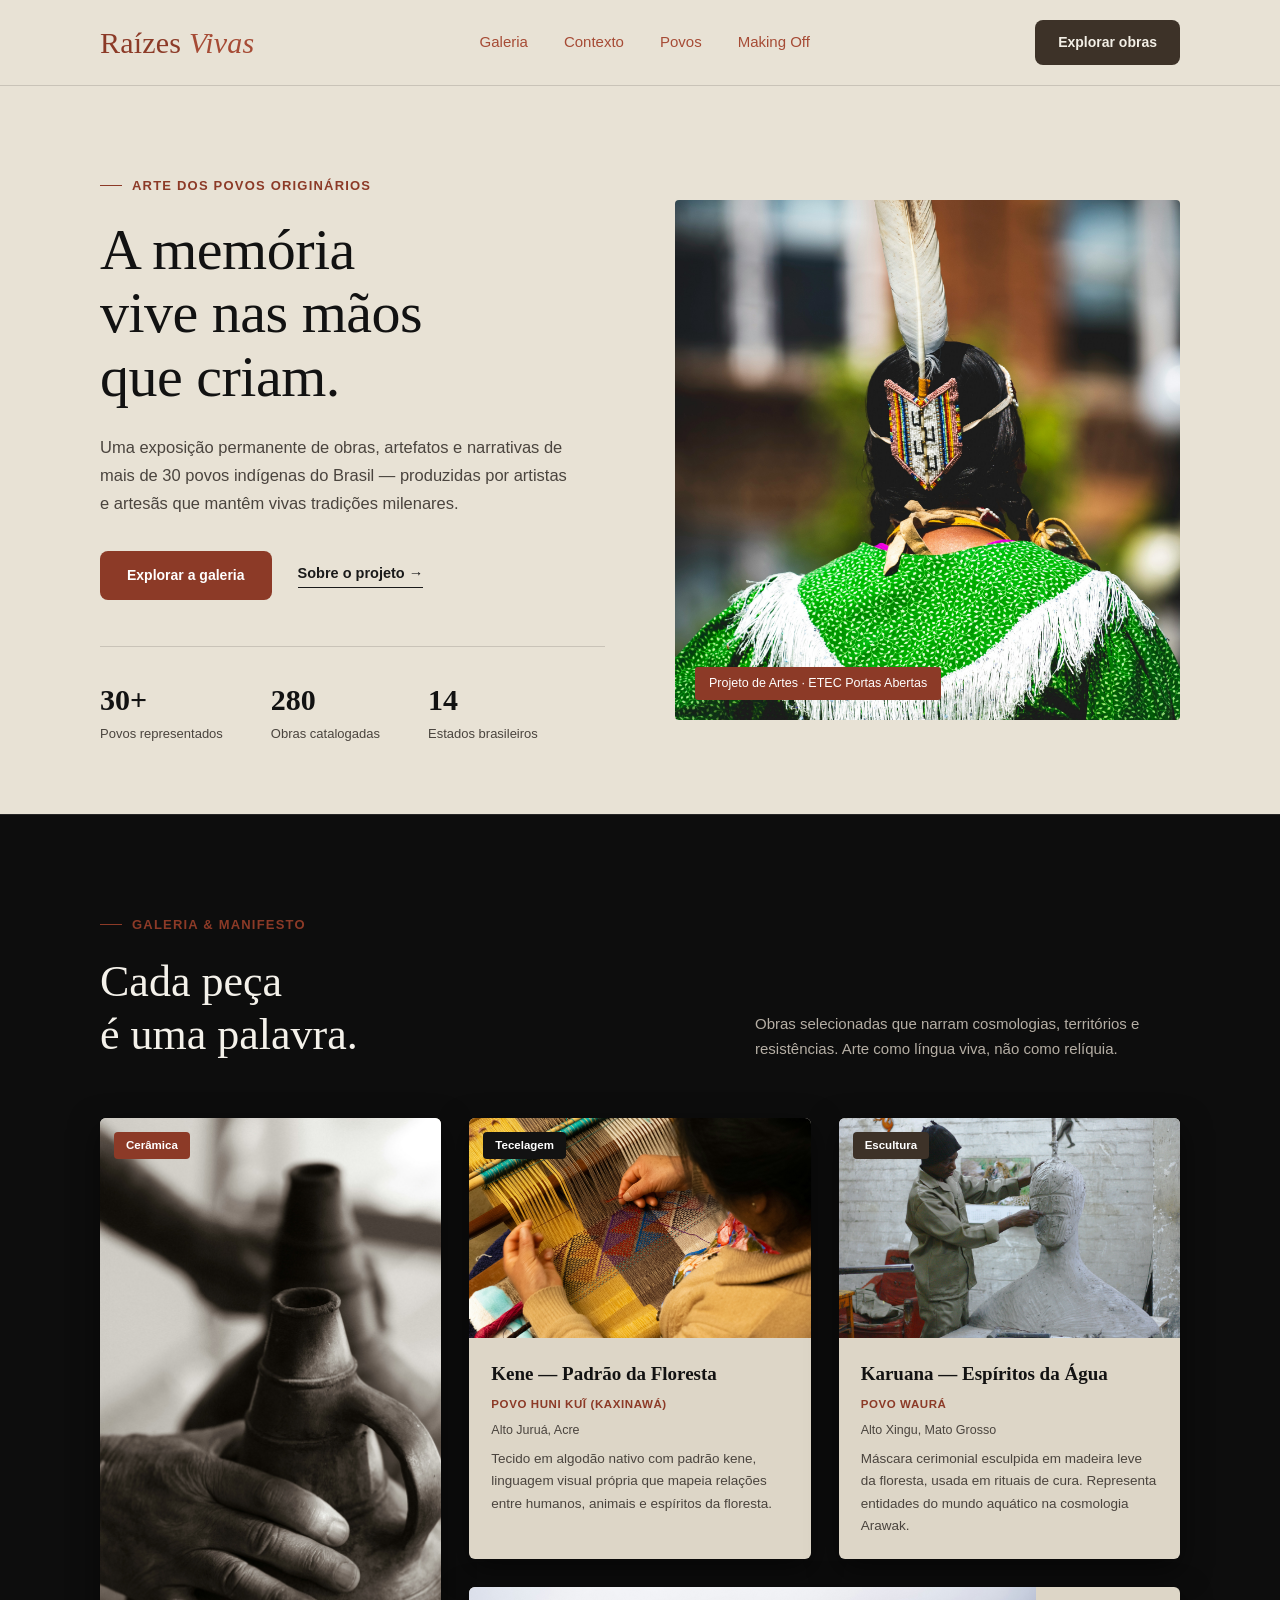
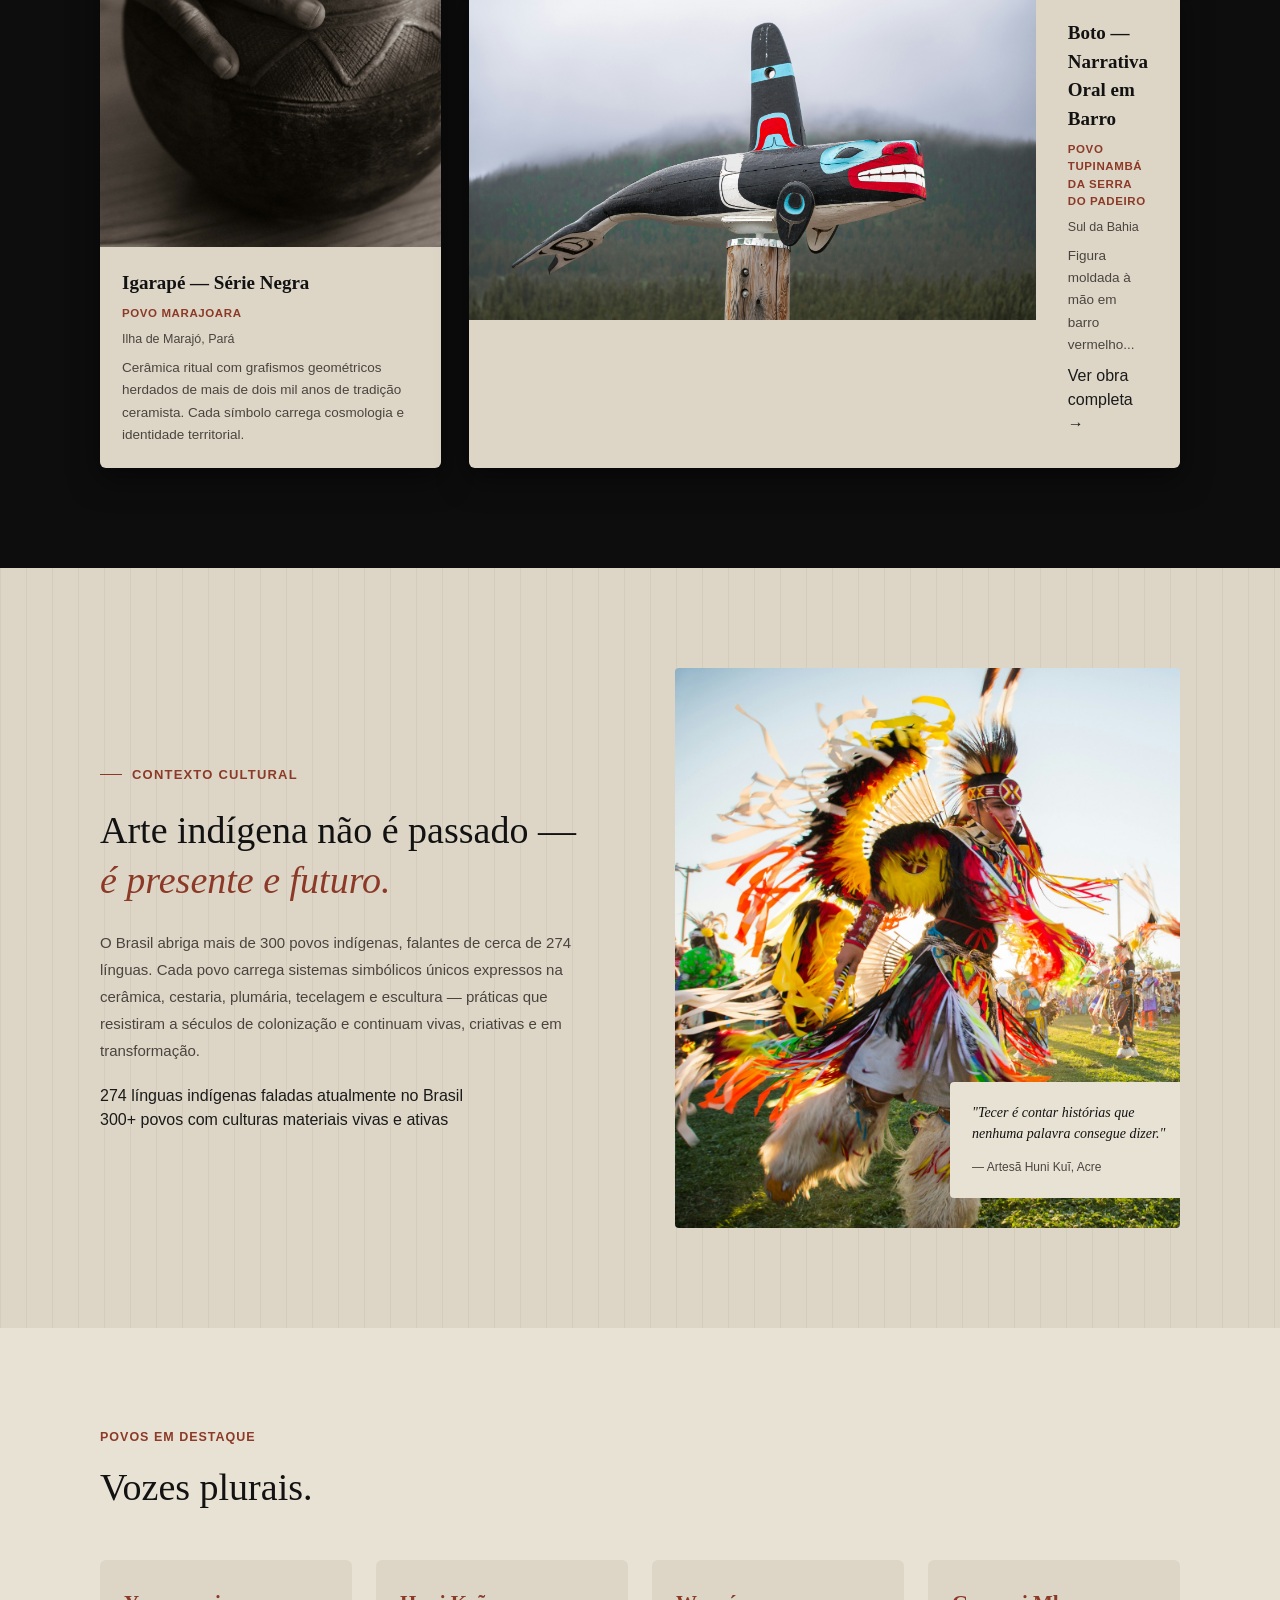
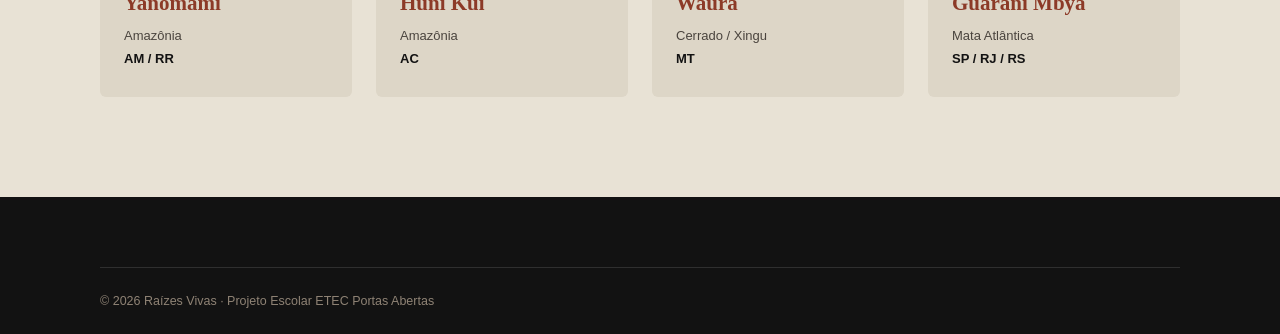
==== index.html @ 29b4034c "Fix stylesheet reference Updated index.html to point to the correct stylesheet file so the page load" ====
<!DOCTYPE html>
<html lang="pt-BR">

<head>
    <meta charset="UTF-8">
    <meta name="viewport" content="width=device-width, initial-scale=1.0">
    <title>Raízes Vivas — Arte dos Povos Originários</title>
    <link rel="stylesheet" href="style.css">
</head>

<body>

   <header>
    <div class="nav-wrap">
        <a href="index.html" class="logo">Raízes <em>Vivas</em></a>
        
        <nav class="links">
            <a href="#galeria">Galeria</a>
            <a href="#contexto">Contexto</a>
            <a href="#povos">Povos</a>
            <a href="making-off.html">Making Off</a>
        </nav>

        <div class="nav-right">
            <a href="#galeria" class="btn btn-primary">Explorar obras</a>
        </div>
    </div>
</header>

    <!-- HERO -->
    <section class="hero">
        <div class="container">
            <div class="hero-grid">
                <div>
                    <div class="eyebrow"><span class="dash"></span> ARTE DOS POVOS ORIGINÁRIOS</div>
                    <h1>A memória<br>vive nas mãos<br>que criam.</h1>
                    <p class="lead">Uma exposição permanente de obras, artefatos e narrativas de mais de 30 povos
                        indígenas do Brasil — produzidas por artistas e artesãs que mantêm vivas tradições milenares.
                    </p>
                    <div class="hero-cta">
                        <a href="#galeria" class="btn btn-terracotta">Explorar a galeria</a>
                        <a href="#sobre" class="link-underline">Sobre o projeto →</a>
                    </div>
                    <div class="stats">
                        <div class="stat">
                            <div class="num">30+</div>
                            <div class="label">Povos representados</div>
                        </div>
                        <div class="stat">
                            <div class="num">280</div>
                            <div class="label">Obras catalogadas</div>
                        </div>
                        <div class="stat">
                            <div class="num">14</div>
                            <div class="label">Estados brasileiros</div>
                        </div>
                    </div>
                </div>
                <div class="hero-image">
                    <!-- TROQUE 'hero.jpg' PELO NOME DA SUA IMAGEM PRINCIPAL -->
                    <img src="imagens/sujestaoDeIMG2-Unsplash.jpg" alt="Imagem Principal do Projeto">
                    <div class="caption">Projeto de Artes · ETEC Portas Abertas</div>
                </div>
            </div>
        </div>
    </section>

    <!-- GALERIA -->
    <section class="gallery-section" id="galeria">
        <div class="container">
            <div class="section-head">
                <div>
                    <div class="eyebrow"><span class="dash"></span> GALERIA & MANIFESTO</div>
                    <h2>Cada peça<br>é uma palavra.</h2>
                </div>
                <p>Obras selecionadas que narram cosmologias, territórios e resistências. Arte como língua viva, não
                    como relíquia.</p>
            </div>

            <div class="gallery-grid">

    <!-- CARD 1 — Igarapé (esquerda, ocupa 2 linhas) -->
    <div class="card card-tall">
        <div class="thumb">
            <span class="tag ceramica">Cerâmica</span>
            <img src="imagens/Cerâmica ritual Marajoara-Unsplash.jpg" alt="Cerâmica ritual Marajoara">
        </div>
        <div class="info">
            <h3>Igarapé — Série Negra</h3>
            <div class="povo">POVO MARAJOARA</div>
            <div class="local">Ilha de Marajó, Pará</div>
            <p class="desc">Cerâmica ritual com grafismos geométricos herdados de mais de dois mil anos de tradição
                ceramista. Cada símbolo carrega cosmologia e identidade territorial.</p>
        </div>
    </div>

    <!-- CARD 2 — Kene (topo, meio) -->
    <div class="card">
        <div class="thumb">
            <span class="tag tecelagem">Tecelagem</span>
            <img src="imagens/Obra de tecelagem-Unsplash.jpg" alt="Obra de tecelagem">
        </div>
        <div class="info">
            <h3>Kene — Padrão da Floresta</h3>
            <div class="povo">POVO HUNI KUĨ (KAXINAWÁ)</div>
            <div class="local">Alto Juruá, Acre</div>
            <p class="desc">Tecido em algodão nativo com padrão kene, linguagem visual própria que mapeia relações
                entre humanos, animais e espíritos da floresta.</p>
        </div>
    </div>

    <!-- CARD 3 — Karuana (topo, direita) -->
    <div class="card">
        <div class="thumb">
            <span class="tag escultura">Escultura</span>
            <img src="imagens/Obra de escultura-Unsplash.jpg" alt="Obra de escultura">
        </div>
        <div class="info">
            <h3>Karuana — Espíritos da Água</h3>
            <div class="povo">POVO WAURÁ</div>
            <div class="local">Alto Xingu, Mato Grosso</div>
            <p class="desc">Máscara cerimonial esculpida em madeira leve da floresta, usada em rituais de cura.
                Representa entidades do mundo aquático na cosmologia Arawak.</p>
        </div>
    </div>

   <div class="card card-wide">
    <div class="card-media">
        <span class="tag">Escultura</span>
        <img src="imagens/nao sei quem e boto-Unsplash.jpg" alt="Boto">
    </div>
    <div class="card-info">
        <h3>Boto — Narrativa Oral em Barro</h3>
        <p class="povo">POVO TUPINAMBÁ DA SERRA DO PADEIRO</p>
        <p class="local">Sul da Bahia</p>
        <p class="desc">Figura moldada à mão em barro vermelho...</p>
        <a href="#" class="link-arrow">Ver obra completa →</a>
    </div>
</div>

</div>
        </div>
        </div>
    </section>

    <!-- CONTEXTO -->
    <section class="context-section" id="contexto">
        <div class="container">
            <div class="context-grid">
                <div>
                    <div class="eyebrow"><span class="dash"></span> CONTEXTO CULTURAL</div>
                    <h2>Arte indígena não é passado —<br><em>é presente e futuro.</em></h2>
                    <p>O Brasil abriga mais de 300 povos indígenas, falantes de cerca de 274 línguas. Cada povo carrega
                        sistemas simbólicos únicos expressos na cerâmica, cestaria, plumária, tecelagem e escultura —
                        práticas que resistiram a séculos de colonização e continuam vivas, criativas e em
                        transformação.</p>

                    <div class="context-stats">
                        <div class="context-stat">
                            <span class="num">274</span>
                            <span class="txt">línguas indígenas faladas atualmente no Brasil</span>
                        </div>
                        <div class="context-stat">
                            <span class="num">300+</span>
                            <span class="txt">povos com culturas materiais vivas e ativas</span>
                        </div>
                    </div>
                </div>

                <div class="context-image">
                    <!-- TROQUE 'contexto.jpg' PELO NOME DA SUA FOTO -->
                    <img src="imagens/Imagem de contexto cultural-Unsplash.jpg" alt="Imagem de contexto cultural">
                    <div class="quote-card">
                        <p>"Tecer é contar histórias que nenhuma palavra consegue dizer."</p>
                        <span>— Artesã Huni Kuĩ, Acre</span>
                    </div>
                </div>
            </div>
        </div>
    </section>

    <!-- POVOS -->
    <section class="povos-section" id="povos">
        <div class="container">
            <div class="povos-eyebrow">POVOS EM DESTAQUE</div>
            <h2>Vozes plurais.</h2>

            <div class="povos-grid">
                <div class="povo-card">
                    <h3>Yanomami</h3>
                    <div class="regiao">Amazônia</div>
                    <div class="uf">AM / RR</div>
                </div>
                <div class="povo-card">
                    <h3>Huni Kuĩ</h3>
                    <div class="regiao">Amazônia</div>
                    <div class="uf">AC</div>
                </div>
                <div class="povo-card">
                    <h3>Waurá</h3>
                    <div class="regiao">Cerrado / Xingu</div>
                    <div class="uf">MT</div>
                </div>
                <div class="povo-card">
                    <h3>Guarani Mbya</h3>
                    <div class="regiao">Mata Atlântica</div>
                    <div class="uf">SP / RJ / RS</div>
                </div>
            </div>
        </div>
    </section>

    <!-- FOOTER -->
    <footer id="sobre">
        <div class="container">
            <div class="footer-bottom">
                <span>© 2026 Raízes Vivas · Projeto Escolar ETEC Portas Abertas</span>
            </div>
        </div>
    </footer>

</body>

</html>
---- style.css ----
:root {
    /* Fundo geral artesanal */
    --cream: #E8E2D5;
    --cream-2: #DDD6C7;
    
    /* Textos e Grafismos do tema claro */
    --ink: #1A1A1A;
    --ink-soft: #4A443E;
    --brown-dark: #121212;
    
    /* Cores do Tema Escuro da Galeria */
    --bg-dark: #121212;
    --card-dark: #1E1E1E;
    --text-dark-primary: #F4F1EA;
    --text-dark-secondary: #B5AEA4;
    
    /* Destaques e Linhas */
    --terracotta: #8C3A27;
    --terracotta-soft: #A64B35;
    --olive: #3D3228;
    --line: rgba(26, 26, 26, 0.15);
    --line-dark: rgba(244, 241, 234, 0.12);
    
    /* Tipografia */
    --serif: "Playfair Display", Georgia, "Times New Roman", serif;
    --sans: "Inter", "Helvetica Neue", Arial, sans-serif;
}

* {
    box-sizing: border-box;
    margin: 0;
    padding: 0;
}

html {
    scroll-behavior: smooth;
}

body {
    font-family: var(--sans);
    background: var(--cream);
    color: var(--ink);
    line-height: 1.5;
    -webkit-font-smoothing: antialiased;
}

img {
    display: block;
    width: 100%;
    height: auto;
}

a {
    color: inherit;
    text-decoration: none;
}

.container {
    max-width: 1160px;
    margin: 0 auto;
    padding: 0 40px;
}

/* ---------- HEADER (DESKTOP) ---------- */
header {
    position: sticky;
    top: 0;
    z-index: 50;
    background: var(--cream);
    border-bottom: 1px solid var(--line);
}

.nav-wrap {
    max-width: 1160px;
    margin: 0 auto;
    padding: 20px 40px;
    display: flex;
    align-items: center;
    justify-content: space-between;
}

.logo {
    font-family: var(--serif);
    font-size: 30px;
    color: var(--terracotta);
    letter-spacing: 0.2px;
}

.logo em {
    font-style: italic;
    font-weight: 500;
    color: var(--terracotta-soft);
}

nav.links {
    display: flex;
    gap: 36px;
    font-size: 15px;
    color: var(--terracotta-soft);
}

nav.links a {
    transition: color .2s ease;
}

nav.links a:hover {
    color: var(--terracotta);
}

.nav-right {
    display: flex;
    align-items: center;
    gap: 32px;
}

.btn {
    display: inline-block;
    padding: 11px 22px;
    border-radius: 8px;
    font-size: 14px;
    font-weight: 600;
    cursor: pointer;
    border: 1px solid transparent;
}

.btn-primary {
    background: var(--olive);
    color: #f3efe6;
}

.btn-primary:hover {
    background: #3d4930;
}

/* ---------- HERO (DESKTOP) ---------- */
.hero {
    padding: 90px 0 70px;
    background-image:
        linear-gradient(var(--cream), var(--cream)),
        repeating-linear-gradient(45deg, rgba(42, 33, 24, 0.035) 0, rgba(42, 33, 24, 0.035) 1px, transparent 1px, transparent 18px);
}

.hero-grid {
    display: grid;
    grid-template-columns: 1fr 1fr;
    gap: 70px;
    align-items: center;
}

.eyebrow {
    display: flex;
    align-items: center;
    gap: 10px;
    font-size: 13px;
    font-weight: 600;
    letter-spacing: 1.2px;
    color: var(--terracotta);
    margin-bottom: 22px;
}

.eyebrow .dash {
    width: 22px;
    height: 1px;
    background: var(--terracotta);
    display: inline-block;
}

.hero h1 {
    font-family: var(--serif);
    font-size: 58px;
    line-height: 1.1;
    color: var(--brown-dark);
    font-weight: 500;
    margin-bottom: 24px;
    letter-spacing: -0.5px;
}

.hero p.lead {
    font-size: 16.5px;
    color: var(--ink-soft);
    max-width: 480px;
    margin-bottom: 34px;
    line-height: 1.7;
}

.hero-cta {
    display: flex;
    align-items: center;
    gap: 26px;
    margin-bottom: 46px;
}

.btn-terracotta {
    background: var(--terracotta);
    color: #fff;
    padding: 13px 26px;
}

.btn-terracotta:hover {
    background: var(--terracotta-soft);
}

.link-underline {
    font-size: 14.5px;
    font-weight: 600;
    color: var(--ink);
    border-bottom: 1px solid var(--ink);
    padding-bottom: 2px;
    display: inline-flex;
    align-items: center;
    gap: 6px;
}

.stats {
    display: flex;
    gap: 48px;
    padding-top: 30px;
    border-top: 1px solid var(--line);
    max-width: 520px;
}

.stat .num {
    font-family: var(--serif);
    font-size: 30px;
    color: var(--brown-dark);
    font-weight: 600;
}

.stat .label {
    font-size: 13px;
    color: var(--ink-soft);
    margin-top: 2px;
}

.hero-image {
    position: relative;
    border-radius: 4px;
    overflow: hidden;
    background: #dcd4c5;
}

.hero-image img {
    width: 100%;
    height: 520px;
    object-fit: cover;
}

.hero-image .caption {
    position: absolute;
    left: 20px;
    bottom: 20px;
    background: var(--terracotta);
    color: #fff;
    font-size: 12.5px;
    font-weight: 500;
    padding: 7px 14px;
    border-radius: 3px;
}

/* ---------- GALERIA (DESKTOP) ---------- */
section {
    padding: 100px 0;
}

.gallery-section {
    background-color: #0d0d0d;
    border-top: 1px solid rgba(255, 255, 255, 0.1);
}

.section-head {
    display: grid;
    grid-template-columns: 1.4fr 1fr;
    gap: 60px;
    align-items: end;
    margin-bottom: 56px;
}

.gallery-section .section-head h2 {
    font-family: var(--serif);
    font-size: 44px;
    color: #F4F1EA;
    font-weight: 500;
    line-height: 1.2;
}

.gallery-section .section-head p {
    color: #B5AEA4;
    font-size: 15px;
    line-height: 1.7;
}

.gallery-grid {
    display: grid;
    grid-template-columns: repeat(3, 1fr);
    gap: 28px;
}

.gallery-section .card {
    background-color: var(--cream-2);
    border-radius: 6px;
    overflow: hidden;
    box-shadow: 0 10px 30px rgba(0, 0, 0, 0.5);
    display: flex;
    flex-direction: column;
}

.card .thumb {
    position: relative;
    height: 220px;
    background: #dcd4c5;
}

.card .thumb img {
    width: 100%;
    height: 100%;
    object-fit: cover;
}

.tag {
    position: absolute;
    top: 14px;
    left: 14px;
    font-size: 11.5px;
    font-weight: 600;
    padding: 5px 12px;
    border-radius: 4px;
    color: #fff;
    z-index: 2;
}

.tag.ceramica { background: var(--terracotta); }
.tag.tecelagem { background: var(--brown-dark); }
.tag.escultura { background: var(--olive); }

.gallery-section .card .info,
.gallery-section .card .card-info {
    padding: 22px;
    display: flex;
    flex-direction: column;
    gap: 8px;
}

.gallery-section .card h3 {
    font-family: var(--serif);
    font-size: 19px;
    color: var(--brown-dark);
    font-weight: 600;
}

.gallery-section .card .povo {
    font-size: 11.5px;
    font-weight: 700;
    letter-spacing: 0.6px;
    color: var(--terracotta);
}

.gallery-section .card .local {
    font-size: 12.5px;
    color: var(--ink-soft);
}

.gallery-section .card p.desc {
    font-size: 13.5px;
    color: var(--ink-soft);
    line-height: 1.65;
}

.card-tall {
    grid-row: span 2;
}

.card-tall .thumb {
    height: 100%;
    min-height: 420px;
}

/* Card Wide (Desktop) */
.gallery-section .card-wide {
    grid-column: span 2;
    display: flex;
    flex-direction: row;
    align-items: stretch;
}

.gallery-section .card-wide .thumb {
    width: 50%;
    height: auto;
    min-height: 100%;
    flex-shrink: 0;
}

.gallery-section .card-wide .info,
.gallery-section .card-wide .card-info {
    width: 50%;
    display: flex;
    flex-direction: column;
    justify-content: center;
    padding: 32px;
}

.link-obra {
    display: inline-flex;
    align-items: center;
    gap: 6px;
    margin-top: 16px;
    color: var(--terracotta);
    font-weight: 600;
    font-size: 13.5px;
}

/* ---------- CONTEXTO CULTURAL (DESKTOP) ---------- */
.context-section {
    background: var(--cream-2);
    background-image: repeating-linear-gradient(90deg, rgba(42, 33, 24, 0.05) 0, rgba(42, 33, 24, 0.05) 1px, transparent 1px, transparent 26px);
}

.context-grid {
    display: grid;
    grid-template-columns: 1fr 1fr;
    gap: 70px;
    align-items: center;
}

.context-grid h2 {
    font-family: var(--serif);
    font-size: 38px;
    color: var(--brown-dark);
    font-weight: 500;
    line-height: 1.3;
    margin-bottom: 24px;
}

.context-grid h2 em {
    font-style: italic;
    color: var(--terracotta);
}

.context-grid p {
    color: var(--ink-soft);
    font-size: 15px;
    line-height: 1.8;
    margin-bottom: 20px;
}

.context-image {
    position: relative;
    border-radius: 4px;
    overflow: hidden;
    background: #dcd4c5;
}

.context-image img {
    width: 100%;
    height: 560px;
    object-fit: cover;
}

.quote-card {
    position: absolute;
    right: -20px;
    bottom: 30px;
    background: var(--cream);
    padding: 20px 22px;
    max-width: 250px;
    border-radius: 4px;
    box-shadow: 0 10px 30px rgba(0, 0, 0, 0.15);
}

.quote-card p {
    font-family: var(--serif);
    font-style: italic;
    font-size: 14px;
    color: var(--brown-dark);
    line-height: 1.5;
    margin-bottom: 10px;
}

.quote-card span {
    font-size: 12px;
    color: var(--ink-soft);
}

/* ---------- POVOS (DESKTOP) ---------- */
.povos-section {
    background: var(--cream);
}

.povos-eyebrow {
    font-size: 12.5px;
    font-weight: 700;
    letter-spacing: 1px;
    color: var(--terracotta);
    margin-bottom: 12px;
}

.povos-section h2 {
    font-family: var(--serif);
    font-size: 38px;
    color: var(--brown-dark);
    font-weight: 500;
    margin-bottom: 44px;
}

.povos-grid {
    display: grid;
    grid-template-columns: repeat(4, 1fr);
    gap: 24px;
}

.povo-card {
    background: var(--cream-2);
    border-radius: 6px;
    padding: 28px 24px;
}

.povo-card h3 {
    font-family: var(--serif);
    font-size: 21px;
    color: var(--terracotta);
    font-weight: 600;
    margin-bottom: 6px;
}

.povo-card .regiao {
    font-size: 13px;
    color: var(--ink-soft);
    margin-bottom: 4px;
}

.povo-card .uf {
    font-size: 13px;
    font-weight: 700;
    color: var(--brown-dark);
}

/* ---------- FOOTER (DESKTOP) ---------- */
footer {
    background: var(--brown-dark);
    color: #ddd2c4;
    padding: 70px 0 0;
}

.footer-grid {
    display: grid;
    grid-template-columns: 1.3fr 1fr 1fr;
    gap: 60px;
    padding-bottom: 50px;
}

.footer-logo {
    font-family: var(--serif);
    font-size: 24px;
    color: #f3efe6;
    margin-bottom: 18px;
}

.footer-logo em { font-style: italic; }

.footer-desc {
    font-size: 14px;
    line-height: 1.7;
    color: #bfb2a0;
    max-width: 320px;
    margin-bottom: 24px;
}

.footer-bottom {
    border-top: 1px solid rgba(255, 255, 255, 0.12);
    padding: 24px 0;
    display: flex;
    align-items: center;
    justify-content: space-between;
    font-size: 12.5px;
    color: #8f8375;
}

/* ==========================================================================
   ---------- REGRAS UNIFICADAS PARA MOBILE (MAX-WIDTH: 768PX) ----------
   ========================================================================== */
@media (max-width: 768px) {
    .container {
        padding: 0 20px;
    }

    section {
        padding: 50px 0;
    }

    /* 1. Header & Nav Mobile */
    .nav-wrap {
        padding: 16px 20px;
        flex-direction: column;
        align-items: flex-start;
        gap: 14px;
    }

    .nav-right {
        display: none;
    }

    nav.links {
        display: flex;
        width: 100%;
        overflow-x: auto;
        white-space: nowrap;
        gap: 18px;
        padding-bottom: 4px;
    }

    /* 2. Hero Section Mobile */
    .hero {
        padding: 40px 0;
    }

    .hero-grid {
        display: flex;
        flex-direction: column;
        gap: 32px;
    }

    .hero h1 {
        font-size: 34px;
        line-height: 1.2;
    }

    .hero p.lead {
        font-size: 15px;
        margin-bottom: 24px;
    }

    .hero-cta {
        flex-wrap: wrap;
        gap: 16px;
        margin-bottom: 32px;
    }

    .stats {
        gap: 24px;
        max-width: 100%;
    }

    .stat .num {
        font-size: 24px;
    }

    .hero-image {
        display: block;
        width: 100%;
    }

    .hero-image img {
        height: 320px;
        object-fit: cover;
    }

    /* 3. Galeria Mobile */
    .section-head {
        grid-template-columns: 1fr;
        gap: 16px;
        margin-bottom: 32px;
    }

    .gallery-section .section-head h2 {
        font-size: 32px;
    }

    .gallery-grid {
        grid-template-columns: 1fr;
        gap: 20px;
    }

    .card-tall {
        grid-row: span 1;
    }

    .card-tall .thumb {
        height: 220px;
        min-height: auto;
    }

    .gallery-section .card-wide {
        grid-column: span 1;
        flex-direction: column;
    }

    .gallery-section .card-wide .thumb,
    .gallery-section .card-wide .info,
    .gallery-section .card-wide .card-info {
        width: 100%;
    }

    .gallery-section .card-wide .thumb {
        height: 220px;
        min-height: 220px;
    }

    .gallery-section .card-wide .info,
    .gallery-section .card-wide .card-info {
        padding: 20px;
    }

    /* 4. Contexto Cultural Mobile */
    .context-grid {
        grid-template-columns: 1fr;
        gap: 32px;
    }

    .context-grid h2 {
        font-size: 28px;
        line-height: 1.2;
    }

    .context-image img {
        height: 320px;
    }

    .quote-card {
        position: relative;
        right: auto;
        bottom: auto;
        max-width: 100%;
        margin-top: 16px;
        box-shadow: none;
        border-left: 3px solid var(--terracotta);
    }

    /* 5. Povos & Footer Mobile */
    .povos-grid {
        grid-template-columns: 1fr;
        gap: 16px;
    }

    .footer-grid {
        grid-template-columns: 1fr;
        gap: 32px;
    }

    .footer-bottom {
        flex-direction: column;
        gap: 12px;
        align-items: flex-start;
    }
}
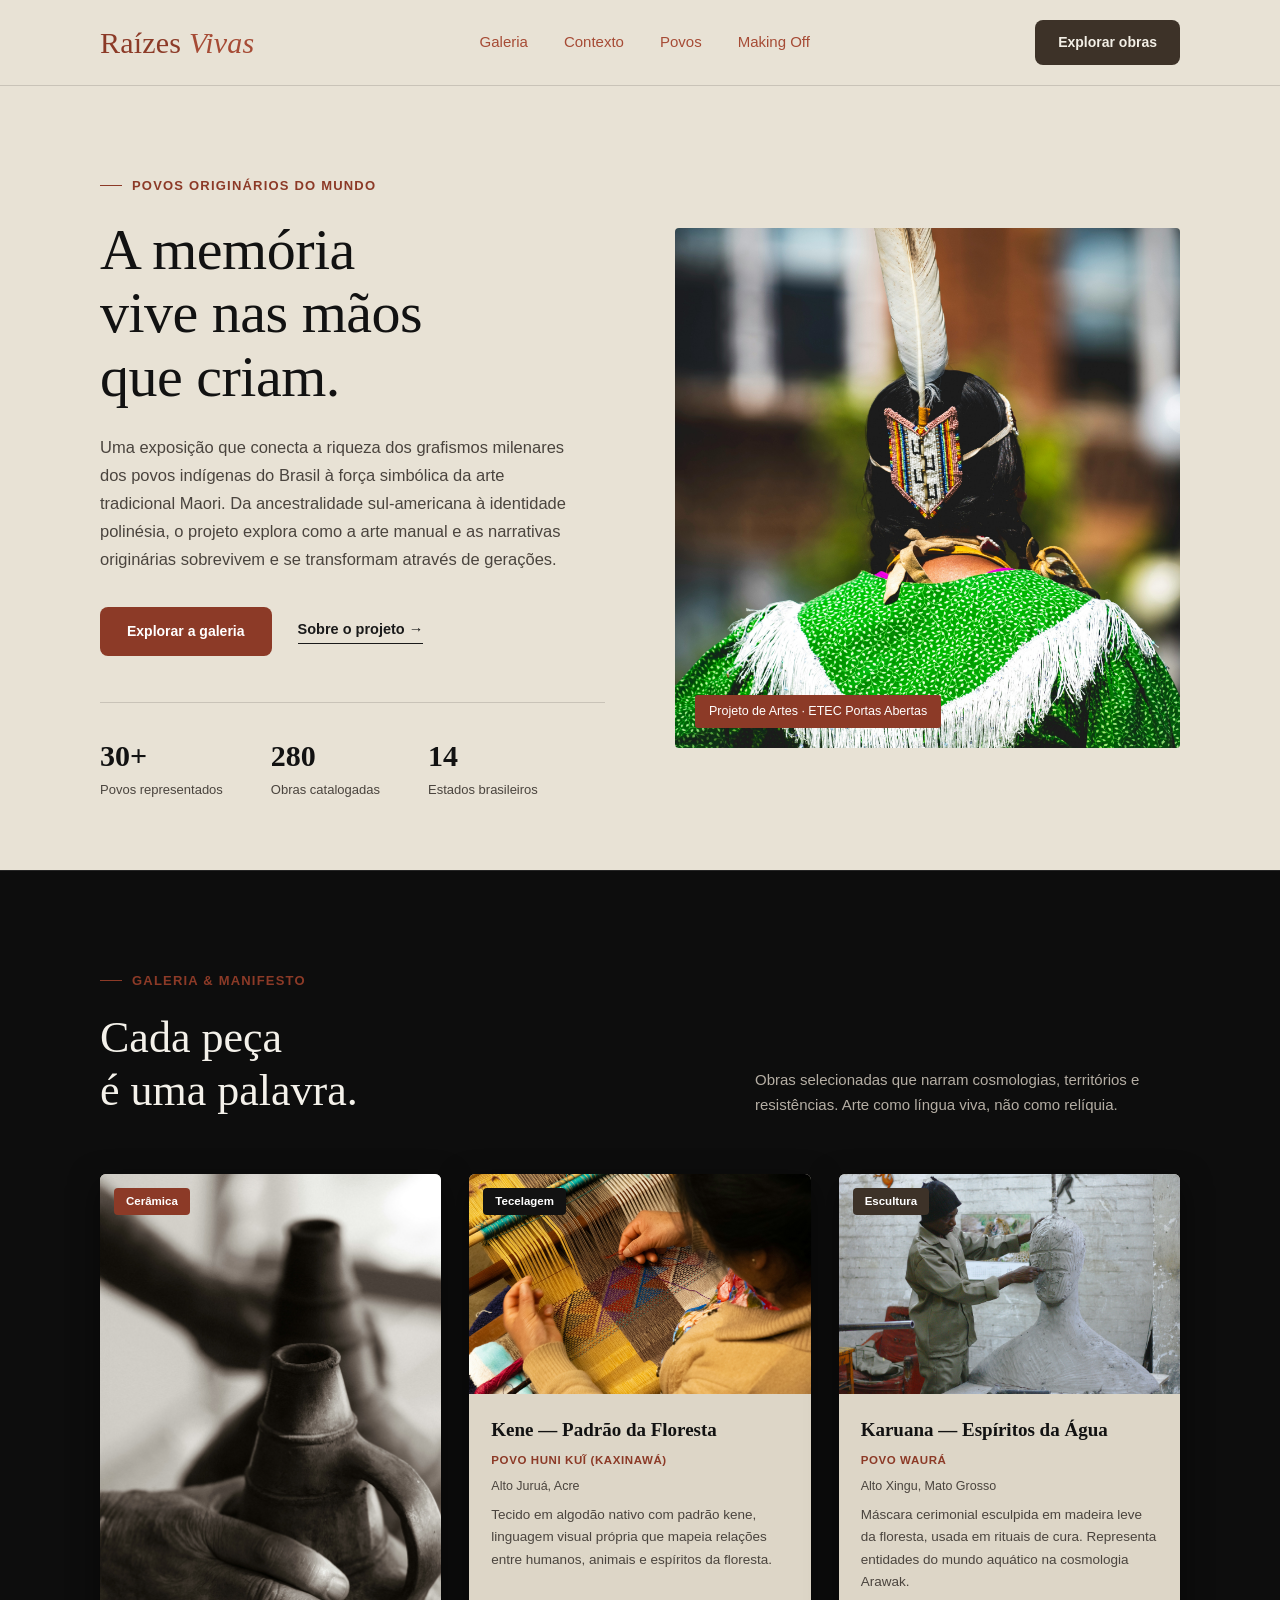
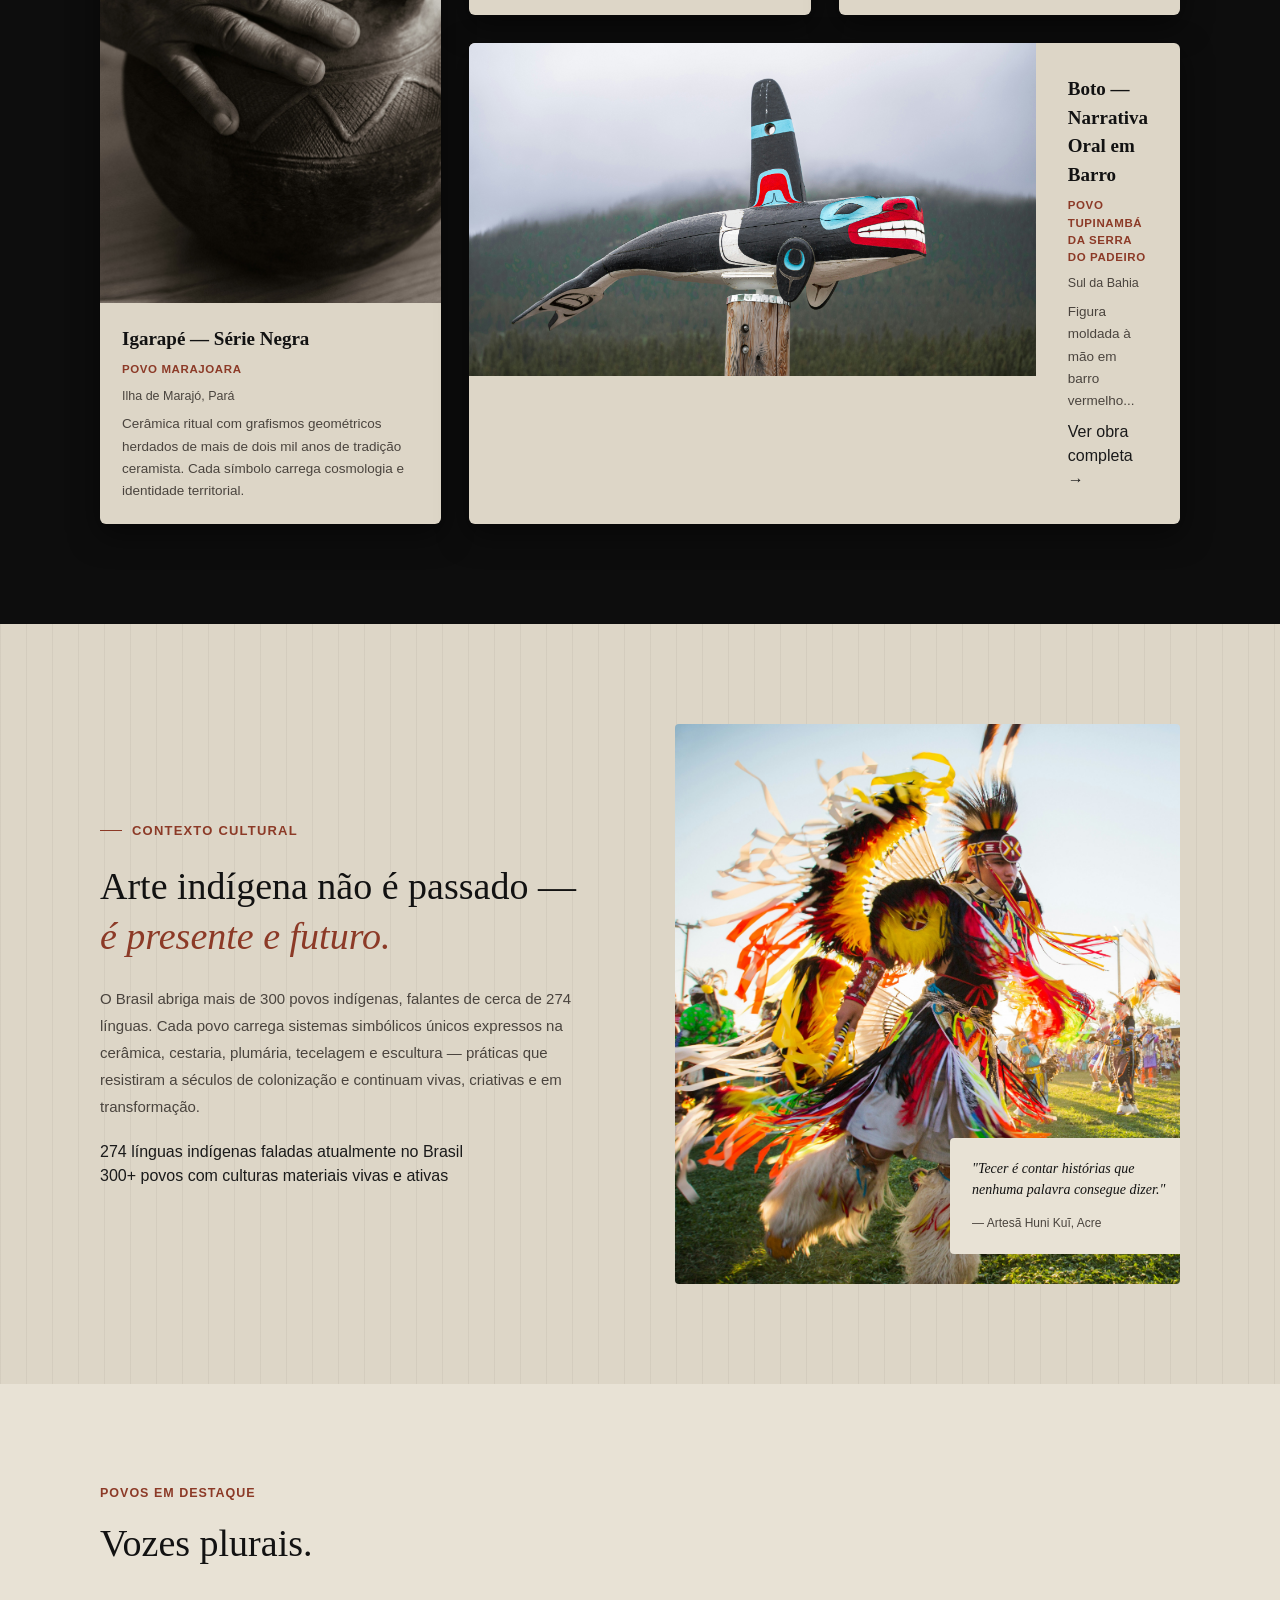
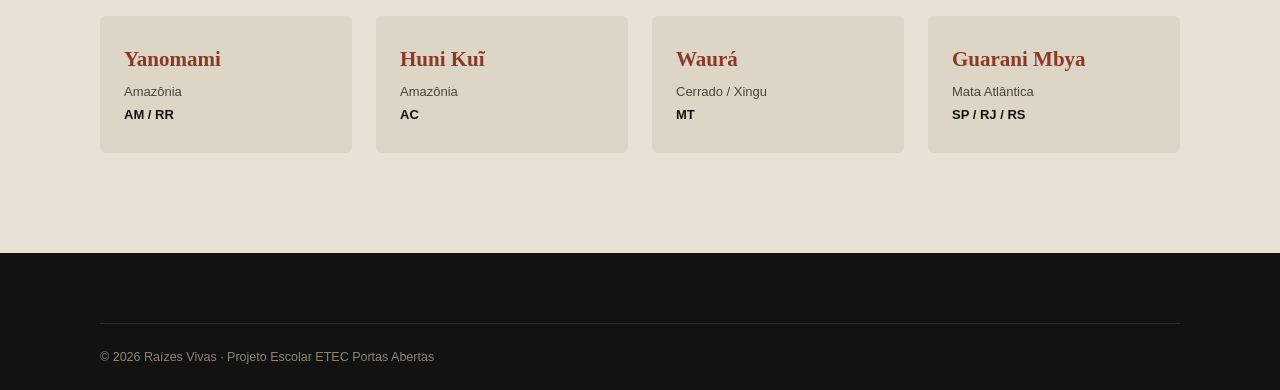
==== commit 517cab2f: "Atualiza hero e adiciona footer Ajusta a mensagem de abertura da landing page para incluir uma visão" ====
--- a/index.html
+++ b/index.html
@@ -32,14 +32,14 @@
         <div class="container">
             <div class="hero-grid">
                 <div>
-                    <div class="eyebrow"><span class="dash"></span> ARTE DOS POVOS ORIGINÁRIOS</div>
+                    <div class="eyebrow"><span class="dash"></span>POVOS ORIGINÁRIOS DO MUNDO</div>
                     <h1>A memória<br>vive nas mãos<br>que criam.</h1>
-                    <p class="lead">Uma exposição permanente de obras, artefatos e narrativas de mais de 30 povos
-                        indígenas do Brasil — produzidas por artistas e artesãs que mantêm vivas tradições milenares.
+                    <p class="lead">Uma exposição que conecta a riqueza dos grafismos milenares dos povos indígenas do Brasil à força simbólica da arte 
+                        tradicional Maori. Da ancestralidade sul-americana à identidade polinésia, o projeto explora como a arte manual e as narrativas originárias sobrevivem e se transformam através de gerações.
                     </p>
                     <div class="hero-cta">
                         <a href="#galeria" class="btn btn-terracotta">Explorar a galeria</a>
-                        <a href="#sobre" class="link-underline">Sobre o projeto →</a>
+                        <a href="making-off.html" class="link-underline">Sobre o projeto →</a>
                     </div>
                     <div class="stats">
                         <div class="stat">
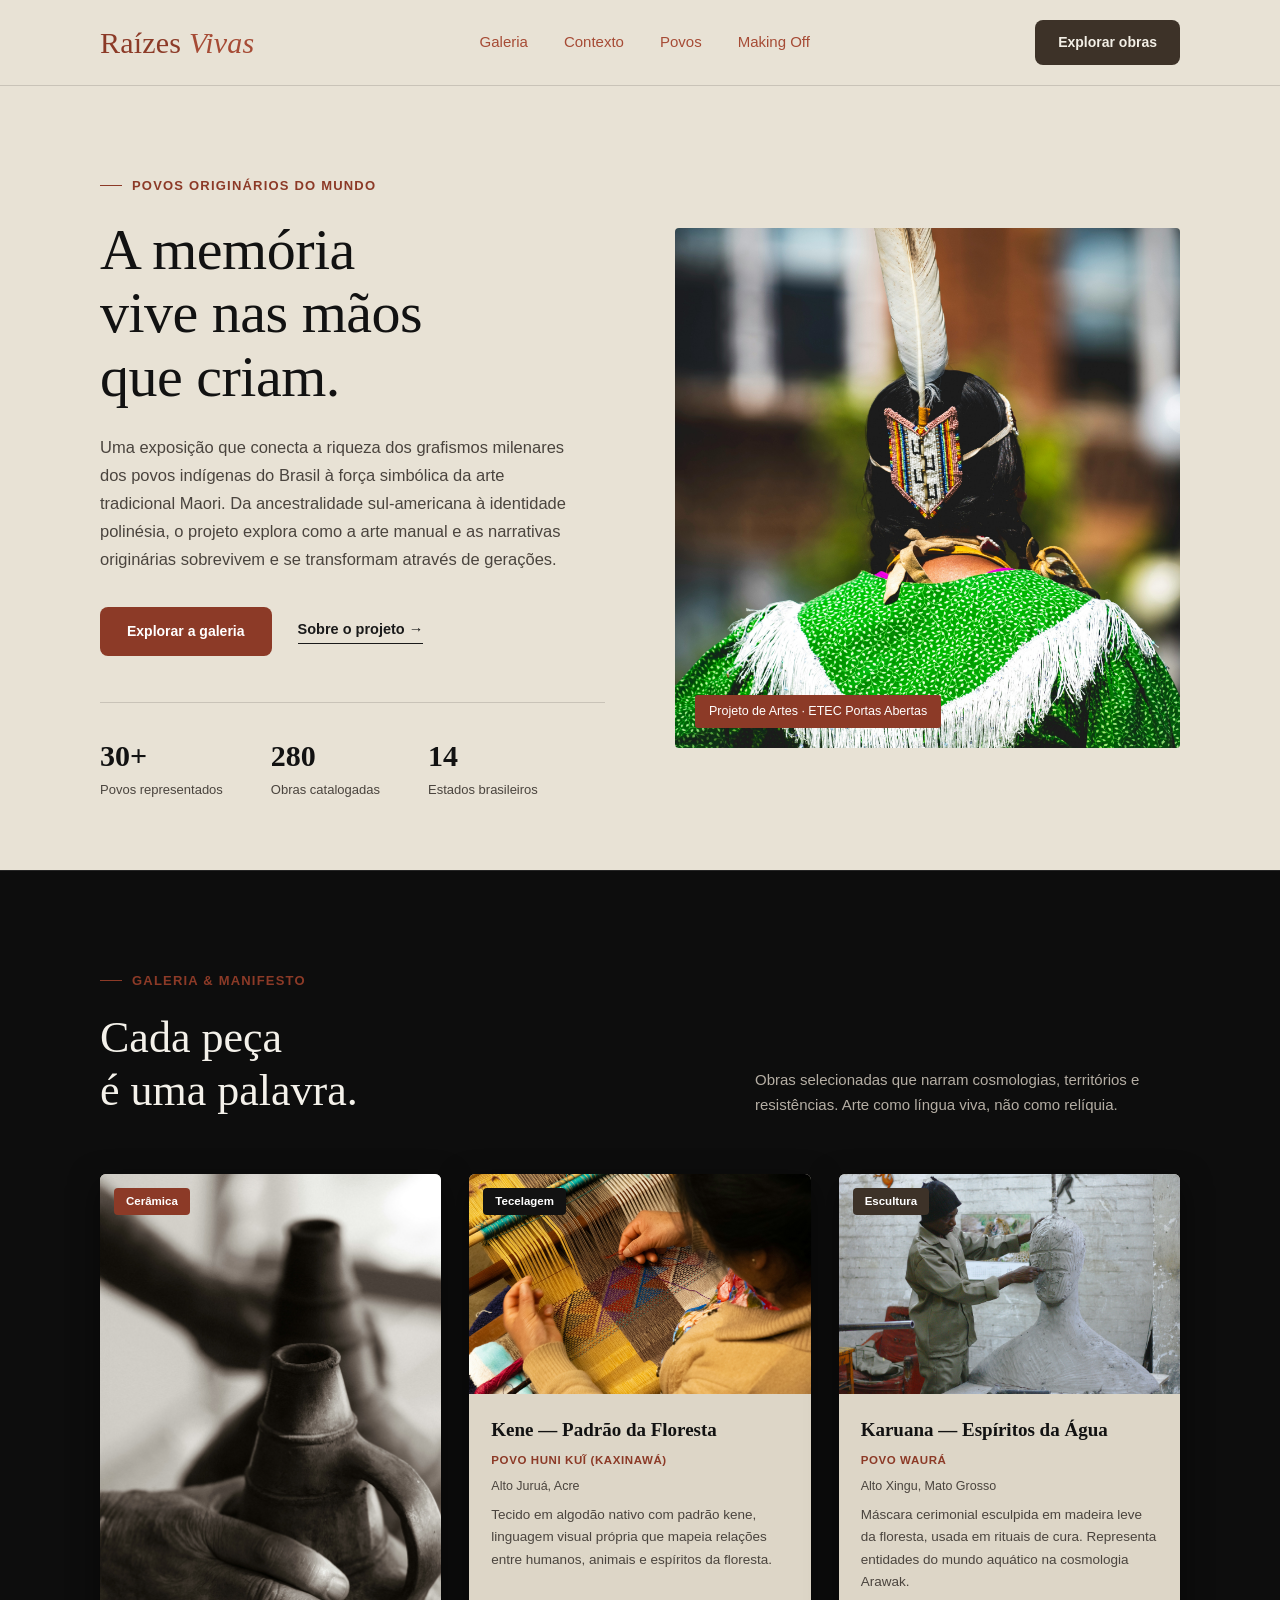
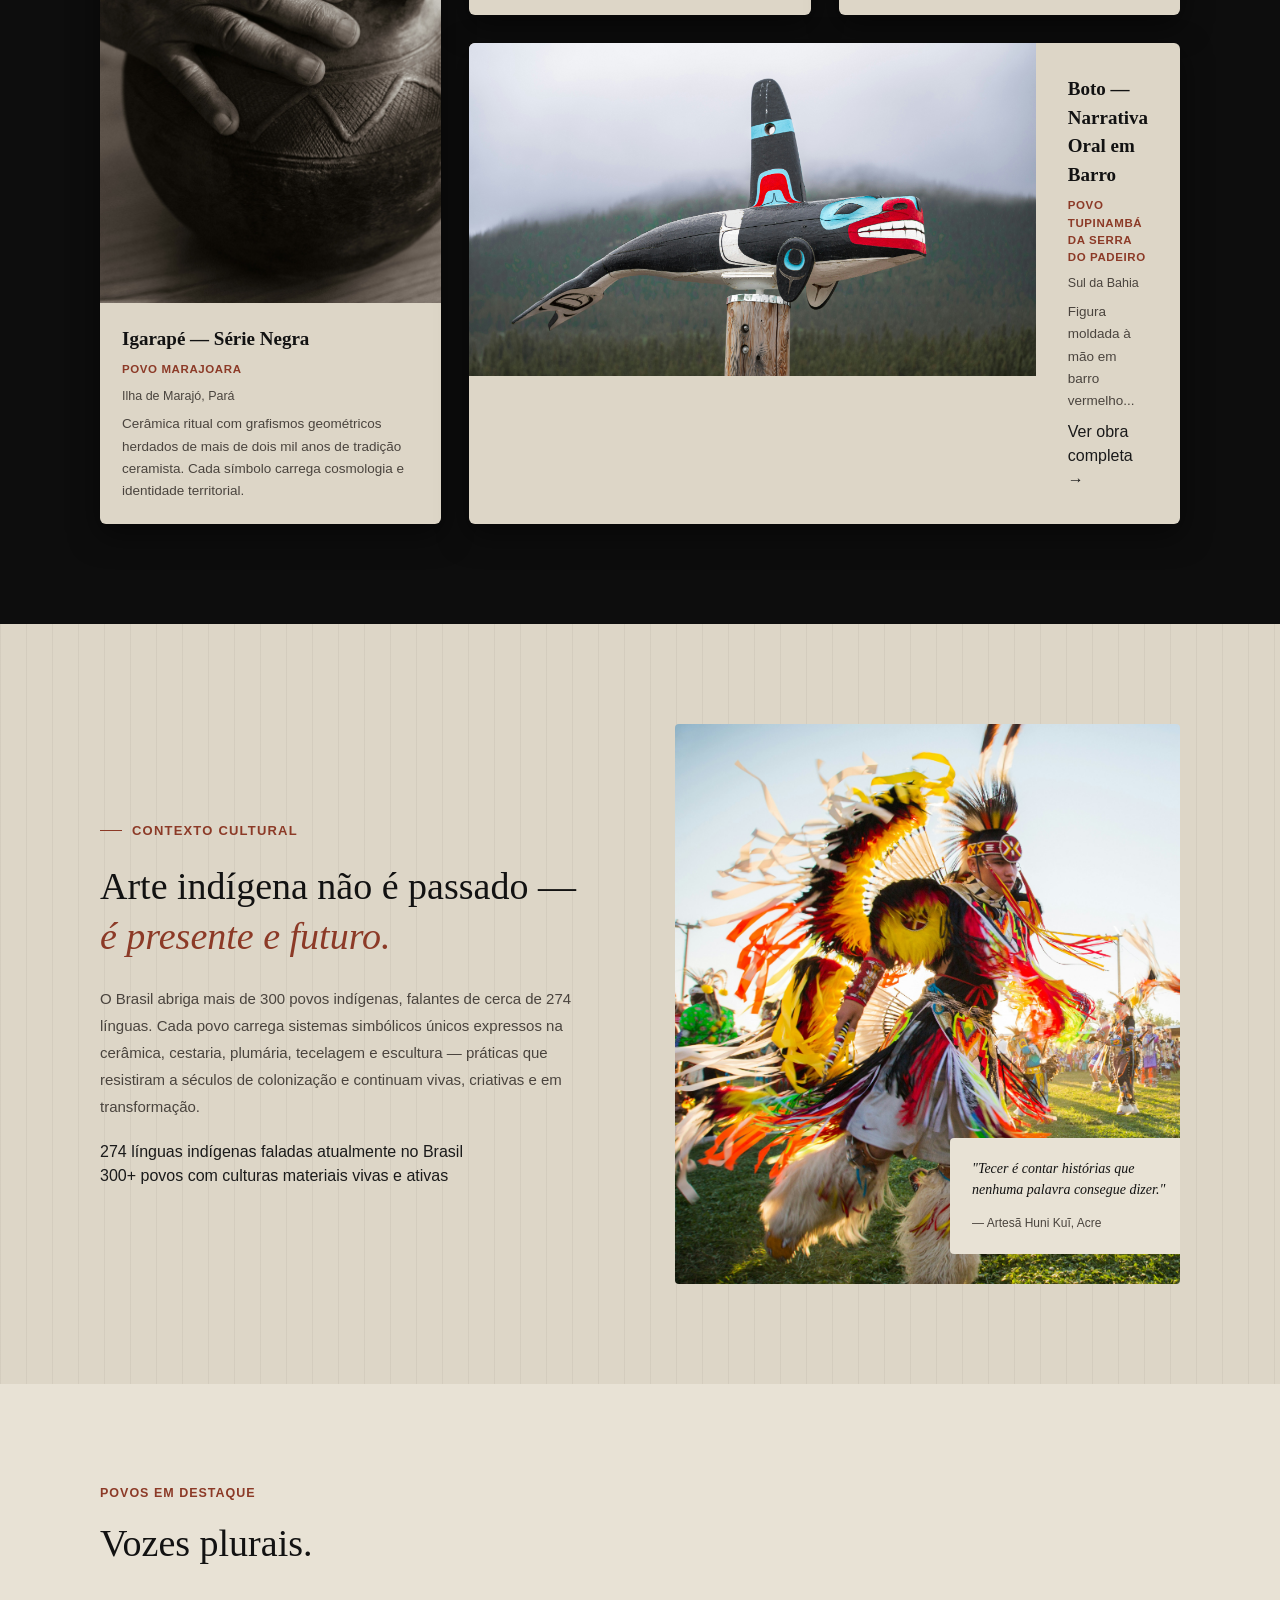
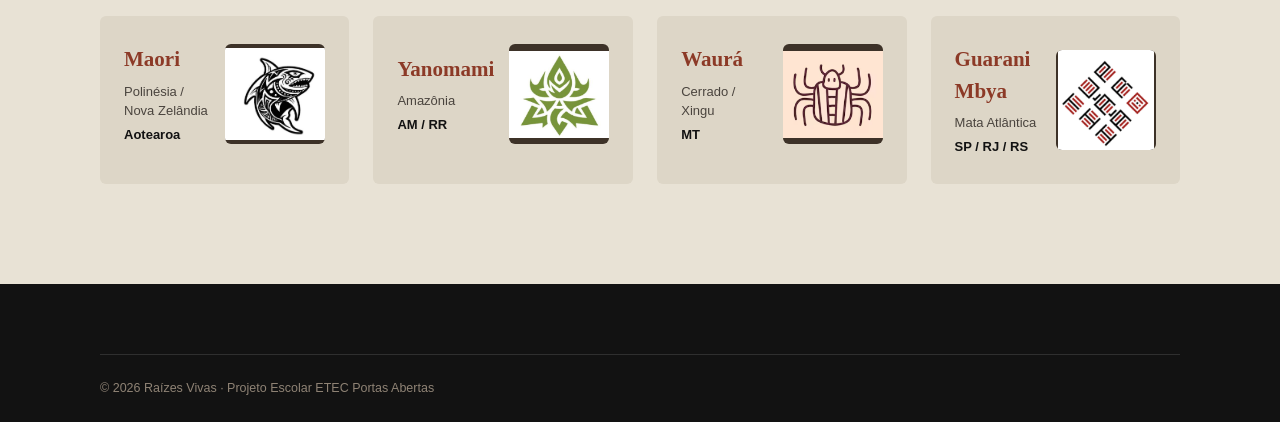
==== commit cf491880: "Adicionar cards de povos indígenas Atualiza a seção de povos com novos cards para Maori, Yanomami, W" ====
--- a/index.html
+++ b/index.html
@@ -180,35 +180,64 @@
     </section>
 
     <!-- POVOS -->
-    <section class="povos-section" id="povos">
-        <div class="container">
-            <div class="povos-eyebrow">POVOS EM DESTAQUE</div>
-            <h2>Vozes plurais.</h2>
-
-            <div class="povos-grid">
-                <div class="povo-card">
-                    <h3>Yanomami</h3>
-                    <div class="regiao">Amazônia</div>
-                    <div class="uf">AM / RR</div>
-                </div>
-                <div class="povo-card">
-                    <h3>Huni Kuĩ</h3>
-                    <div class="regiao">Amazônia</div>
-                    <div class="uf">AC</div>
-                </div>
-                <div class="povo-card">
-                    <h3>Waurá</h3>
-                    <div class="regiao">Cerrado / Xingu</div>
-                    <div class="uf">MT</div>
-                </div>
-                <div class="povo-card">
-                    <h3>Guarani Mbya</h3>
-                    <div class="regiao">Mata Atlântica</div>
-                    <div class="uf">SP / RJ / RS</div>
-                </div>
-            </div>
-        </div>
-    </section>
+<section class="povos-section" id="povos">
+    <div class="container">
+        <div class="povos-eyebrow">POVOS EM DESTAQUE</div>
+        <h2>Vozes plurais.</h2>
+
+        <div class="povos-grid">
+            
+            <!-- Card Maori -->
+            <div class="povo-card">
+                <div class="card-header-flex">
+                    <img src="imagens/simbulo maori (1).png" alt="Símbolo Maori" class="povo-img">
+                    <div>
+                        <h3>Maori</h3>
+                        <div class="regiao">Polinésia / Nova Zelândia</div>
+                        <div class="uf">Aotearoa</div>
+                    </div>
+                </div>
+            </div>
+
+            <!-- Card Yanomami -->
+            <div class="povo-card">
+                <div class="card-header-flex">
+                    <img src="imagens/simbulo yanomami (1).png" alt="Símbolo Yanomami" class="povo-img">
+                    <div>
+                        <h3>Yanomami</h3>
+                        <div class="regiao">Amazônia</div>
+                        <div class="uf">AM / RR</div>
+                    </div>
+                </div>
+            </div>
+
+            <!-- Card Waurá -->
+            <div class="povo-card">
+                <div class="card-header-flex">
+                    <img src="imagens/simbulo waurá (1).png" alt="Símbolo Waurá" class="povo-img">
+                    <div>
+                        <h3>Waurá</h3>
+                        <div class="regiao">Cerrado / Xingu</div>
+                        <div class="uf">MT</div>
+                    </div>
+                </div>
+            </div>
+
+            <!-- Card Guarani Mbya -->
+            <div class="povo-card">
+                <div class="card-header-flex">
+                    <img src="imagens/simbulo tupi (1).png" alt="Símbolo Guarani Mbya" class="povo-img">
+                    <div>
+                        <h3>Guarani Mbya</h3>
+                        <div class="regiao">Mata Atlântica</div>
+                        <div class="uf">SP / RJ / RS</div>
+                    </div>
+                </div>
+            </div>
+
+        </div>
+    </div>
+</section>
 
     <!-- FOOTER -->
     <footer id="sobre">
--- a/style.css
+++ b/style.css
@@ -481,6 +481,28 @@
 }
 
 /* ---------- POVOS (DESKTOP) ---------- */
+/* o texto fica à esquerda e a imagem à direita */
+.povo-card .card-header-flex {
+    display: flex;
+    align-items: center;
+    justify-content: space-between; /* Separa o texto e a imagem para as pontas */
+    flex-direction: row-reverse;    /* Joga o primeiro elemento (imagem) para a direita */
+    gap: 15px;
+}
+
+/* Cor de fundo provisória (vermelho claro/rosa) e borda para você enxergar o container da imagem */
+.povo-card .povo-img {
+    width: 100px;
+    height: 100px;
+    object-fit: contain;
+    border-radius: 6px;
+    flex-shrink: 0;
+    
+    /* Mude esta cor depois que posicionar a imagem definitiva */
+    background-color: var(--olive); 
+    border:none; 
+    color: white;
+}
 .povos-section {
     background: var(--cream);
 }
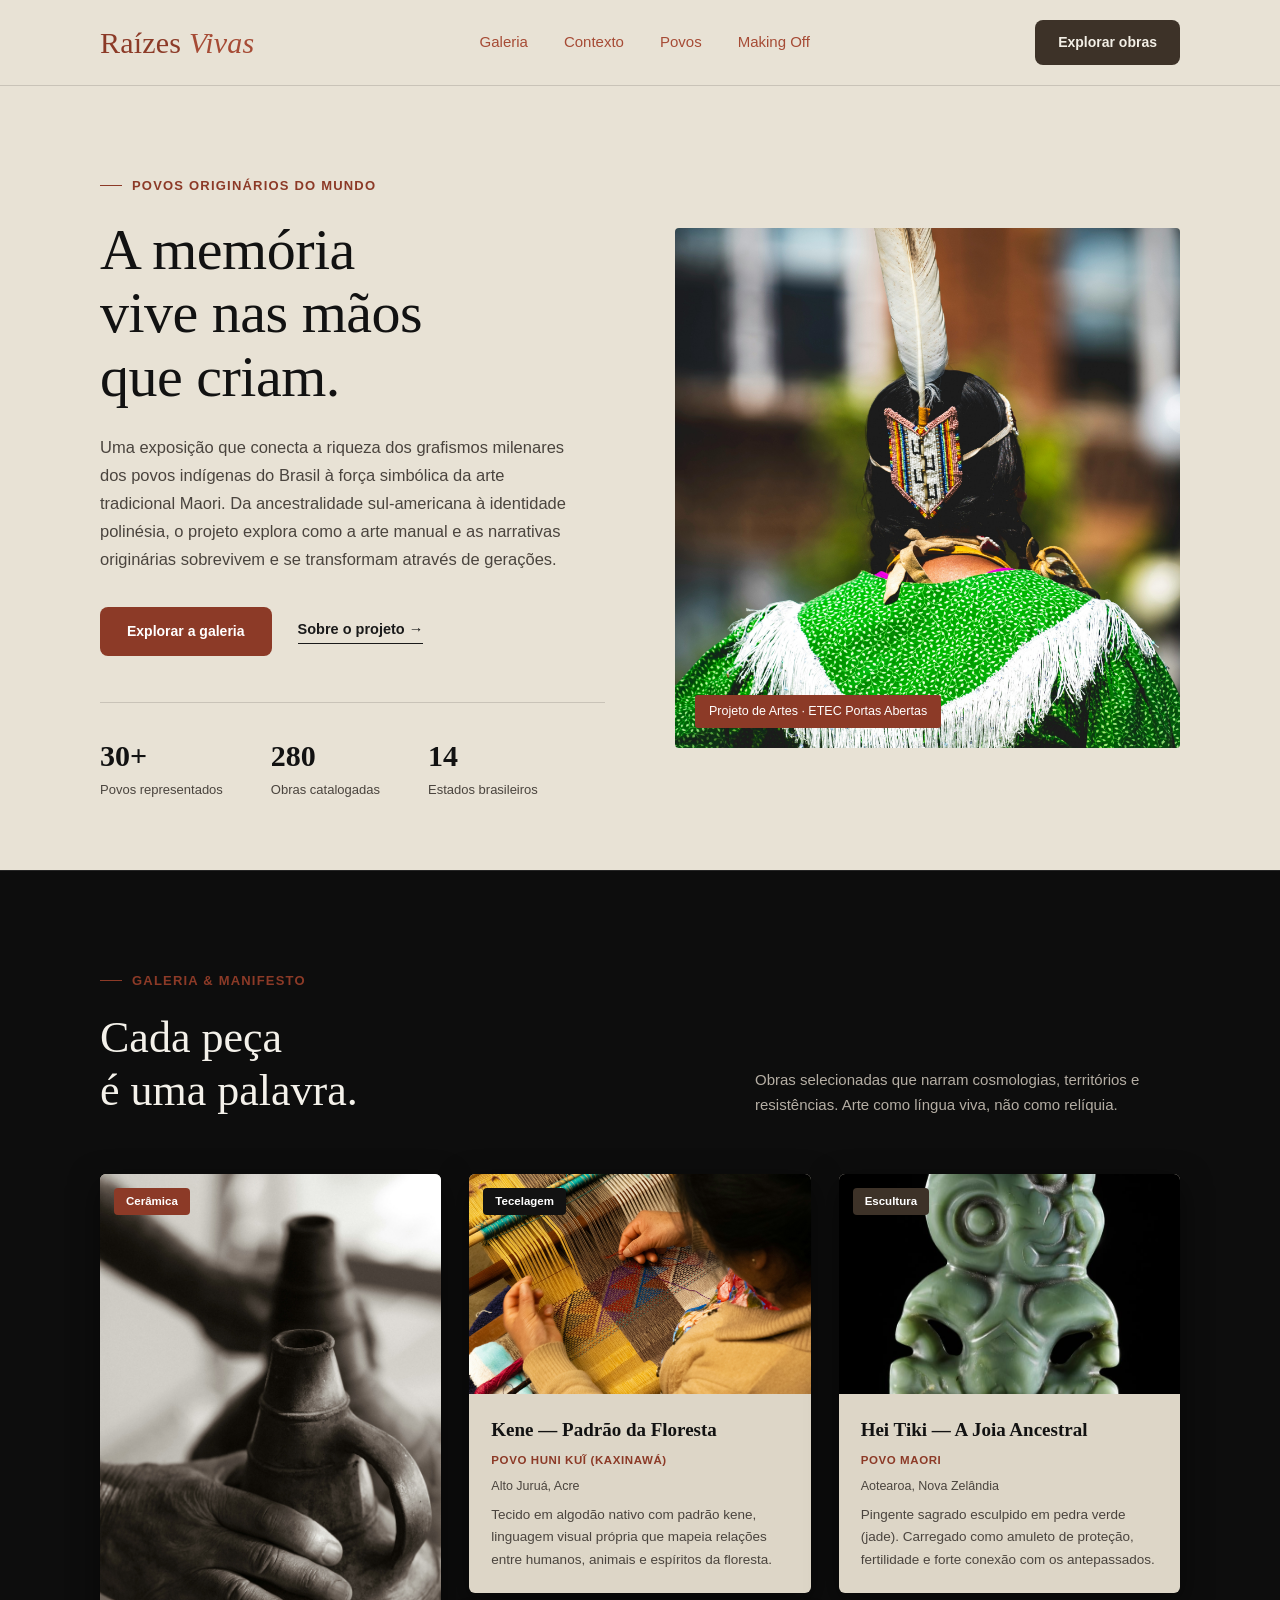
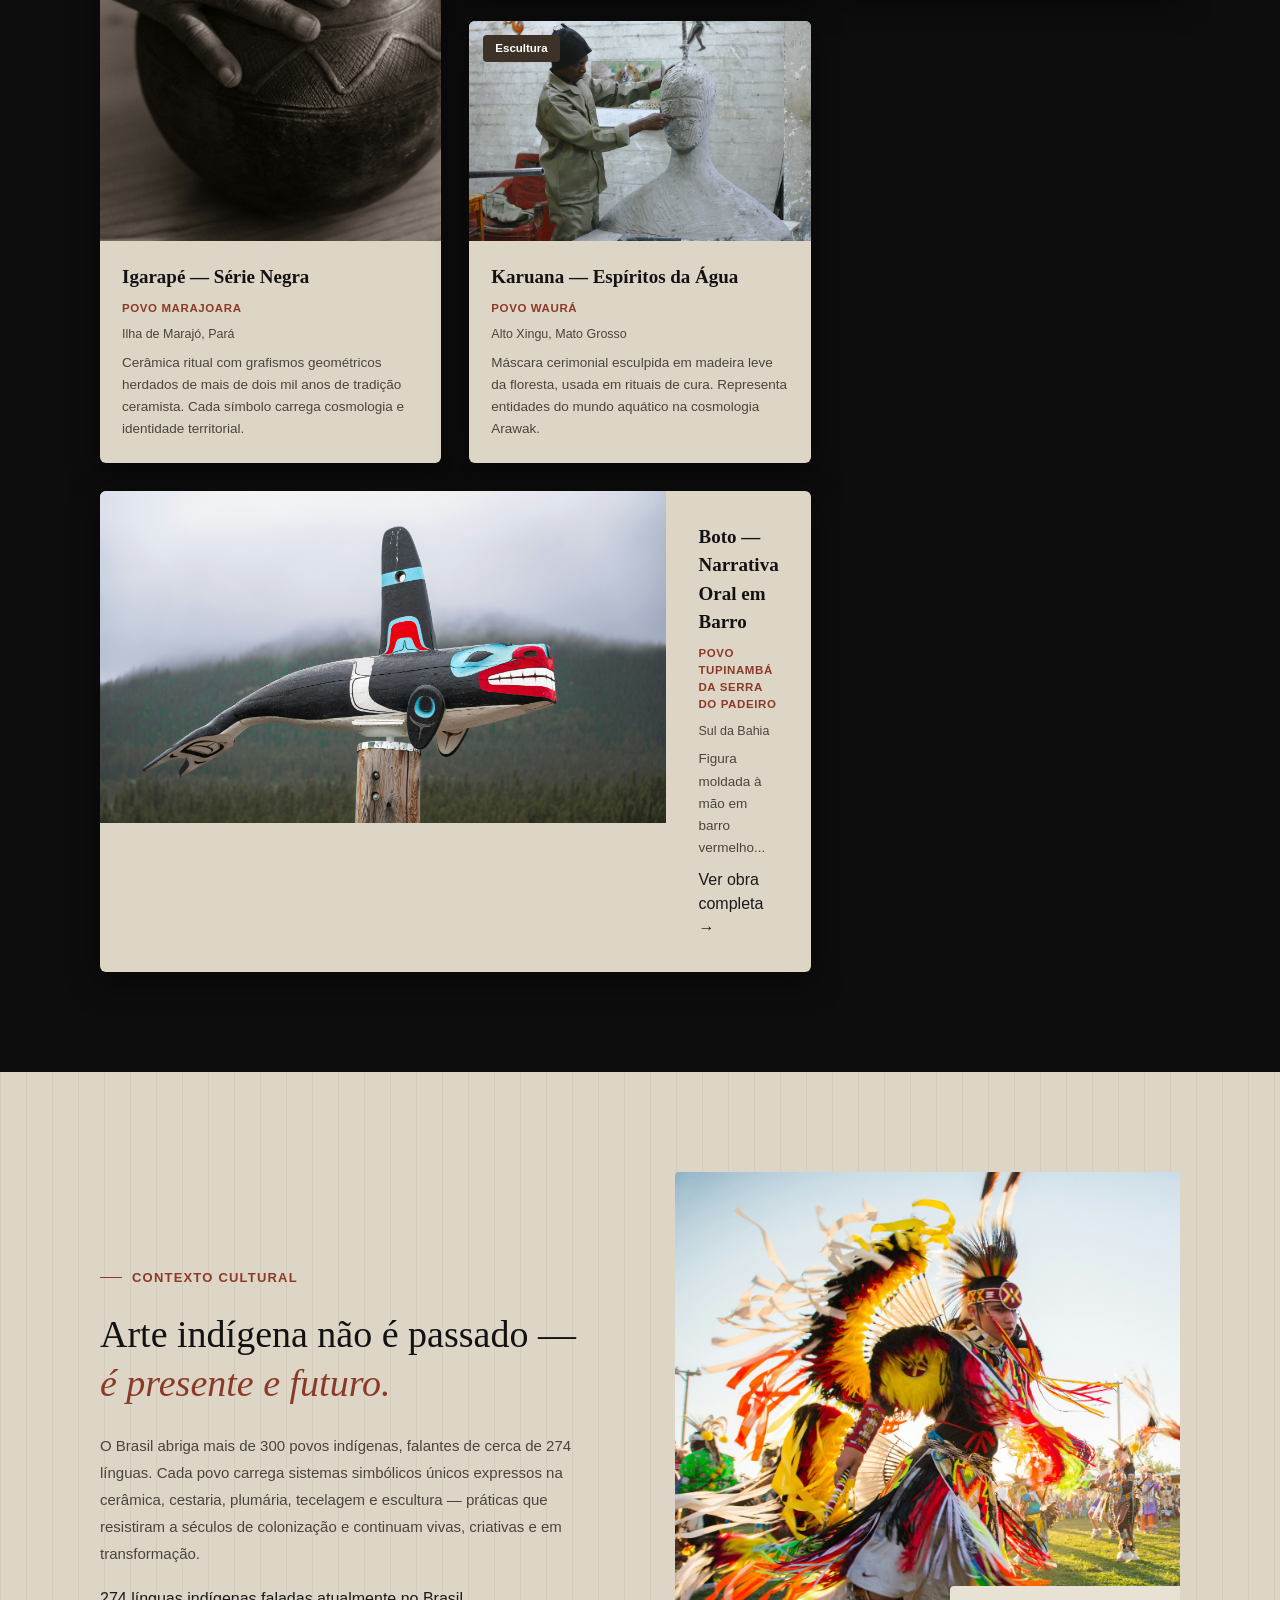
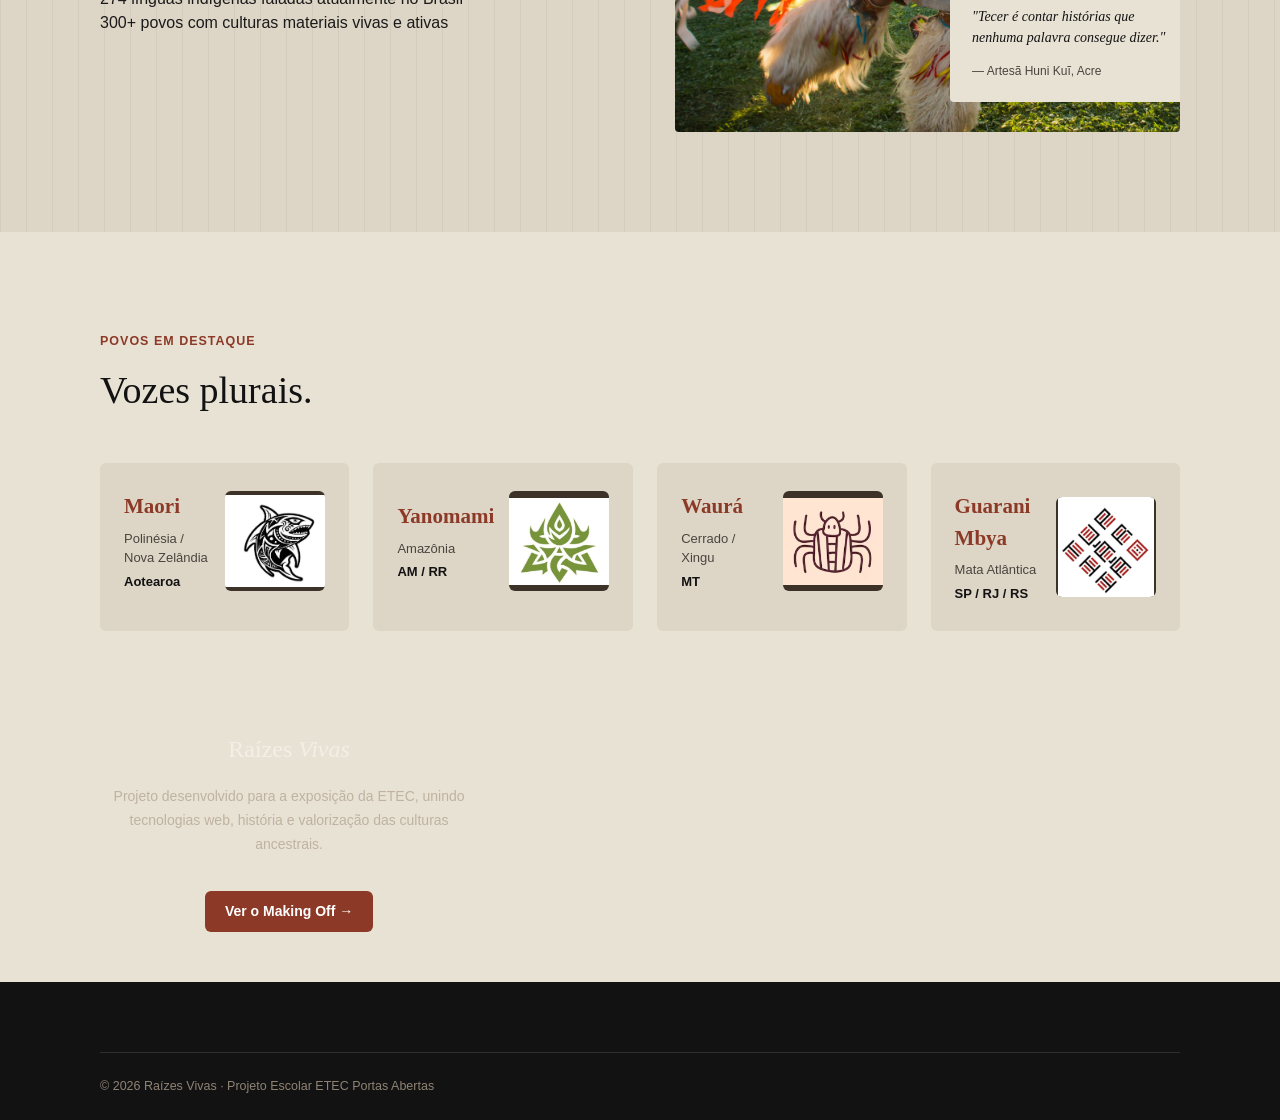
==== commit c1ce085a: "Add Hei Tiki card and site footer Add new Hei Tiki sculpture card and image asset, and insert a site" ====
--- a/index.html
+++ b/index.html
@@ -108,7 +108,18 @@
                 entre humanos, animais e espíritos da floresta.</p>
         </div>
     </div>
-
+    <div class="card">
+        <div class="thumb">
+            <span class="tag escultura">Escultura</span>
+            <img src="imagens/imagens hei tiki.jpeg" alt="Pingente Hei Tiki Maori">
+        </div>
+        <div class="info">
+            <h3>Hei Tiki — A Joia Ancestral</h3>
+            <p class="povo">POVO MAORI</p>
+            <p class="local">Aotearoa, Nova Zelândia</p>
+            <p class="desc">Pingente sagrado esculpido em pedra verde (jade). Carregado como amuleto de proteção, fertilidade e forte conexão com os antepassados.</p>
+        </div>
+    </div>
     <!-- CARD 3 — Karuana (topo, direita) -->
     <div class="card">
         <div class="thumb">
@@ -239,6 +250,18 @@
     </div>
 </section>
 
+    <div class="container">
+        <div class="footer-grid">
+            <div>
+                <div class="footer-logo">Raízes <em>Vivas</em></div>
+                <p class="footer-desc">Projeto desenvolvido para a exposição da ETEC, unindo tecnologias web, história e valorização das culturas ancestrais.</p>
+                <!-- Botão para a página de Making Off -->
+                <a href="making-off.html" class="btn-makingoff">Ver o Making Off &rarr;</a>
+            </div>
+            <!-- Outras colunas do rodapé (se houver) -->
+        </div>
+    </div>
+
     <!-- FOOTER -->
     <footer id="sobre">
         <div class="container">
--- a/style.css
+++ b/style.css
@@ -596,6 +596,43 @@
     color: #8f8375;
 }
 
+/* Estilo do botão para o Making Off no rodapé */
+.btn-makingoff {
+    display: inline-flex;
+    align-items: center;
+    gap: 8px;
+    background-color: var(--terracotta);
+    color: #fff;
+    padding: 10px 20px;
+    border-radius: 6px;
+    font-size: 14px;
+    font-weight: 600;
+    transition: background-color 0.2s ease, transform 0.2s ease;
+    text-decoration: none;
+    margin-top: 10px;
+}
+
+.btn-makingoff:hover {
+    background-color: var(--terracotta-soft);
+    color: #fff;
+    transform: translateY(-2px);
+}
+
+/* Centraliza o conteúdo da coluna do rodapé */
+.footer-grid > div:first-child {
+    display: flex;
+    flex-direction: column;
+    align-items: center; /* Centraliza horizontalmente o título, o texto e o botão */
+    text-align: center;   /* Centraliza o alinhamento das linhas de texto */
+}
+
+/* Garante que o parágrafo descritivo não fique com limite de largura desalinhado */
+.footer-desc {
+    max-width: 100%;
+    margin-left: auto;
+    margin-right: auto;
+}
+
 /* ==========================================================================
    ---------- REGRAS UNIFICADAS PARA MOBILE (MAX-WIDTH: 768PX) ----------
    ========================================================================== */
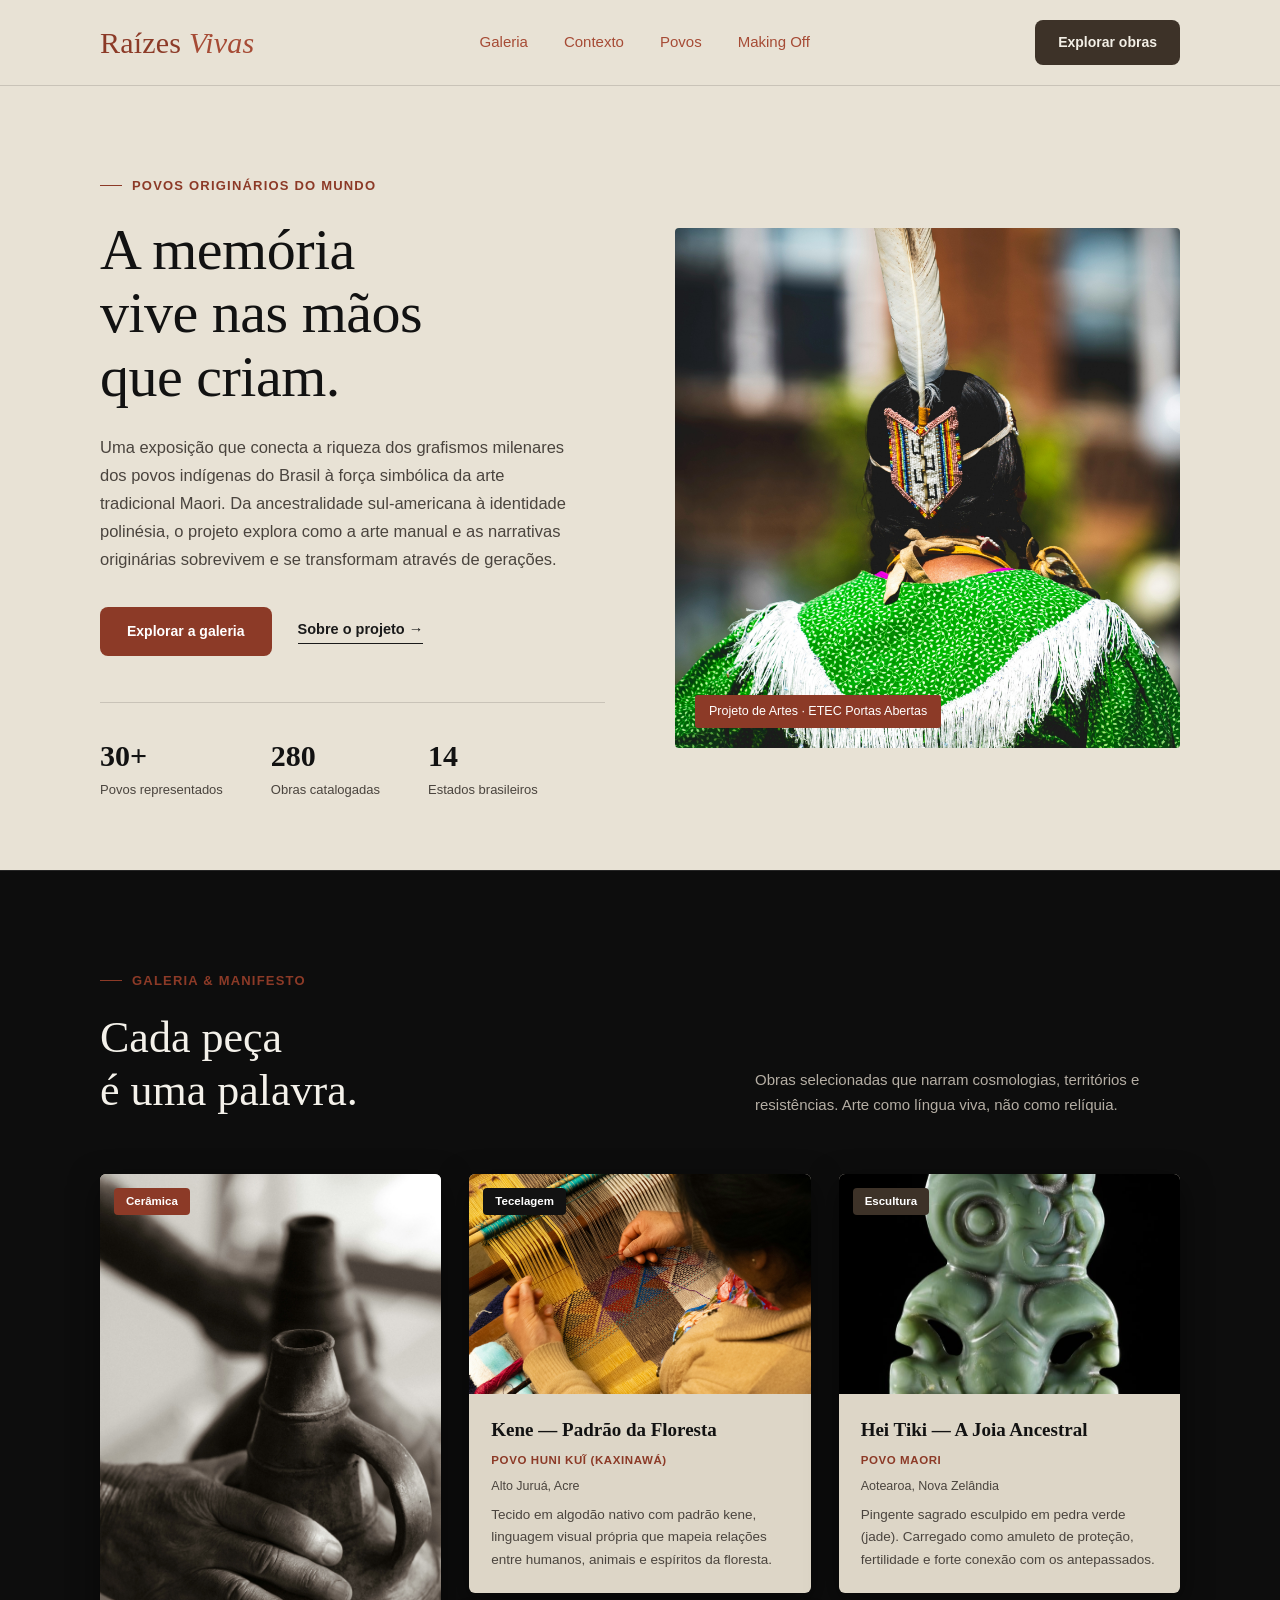
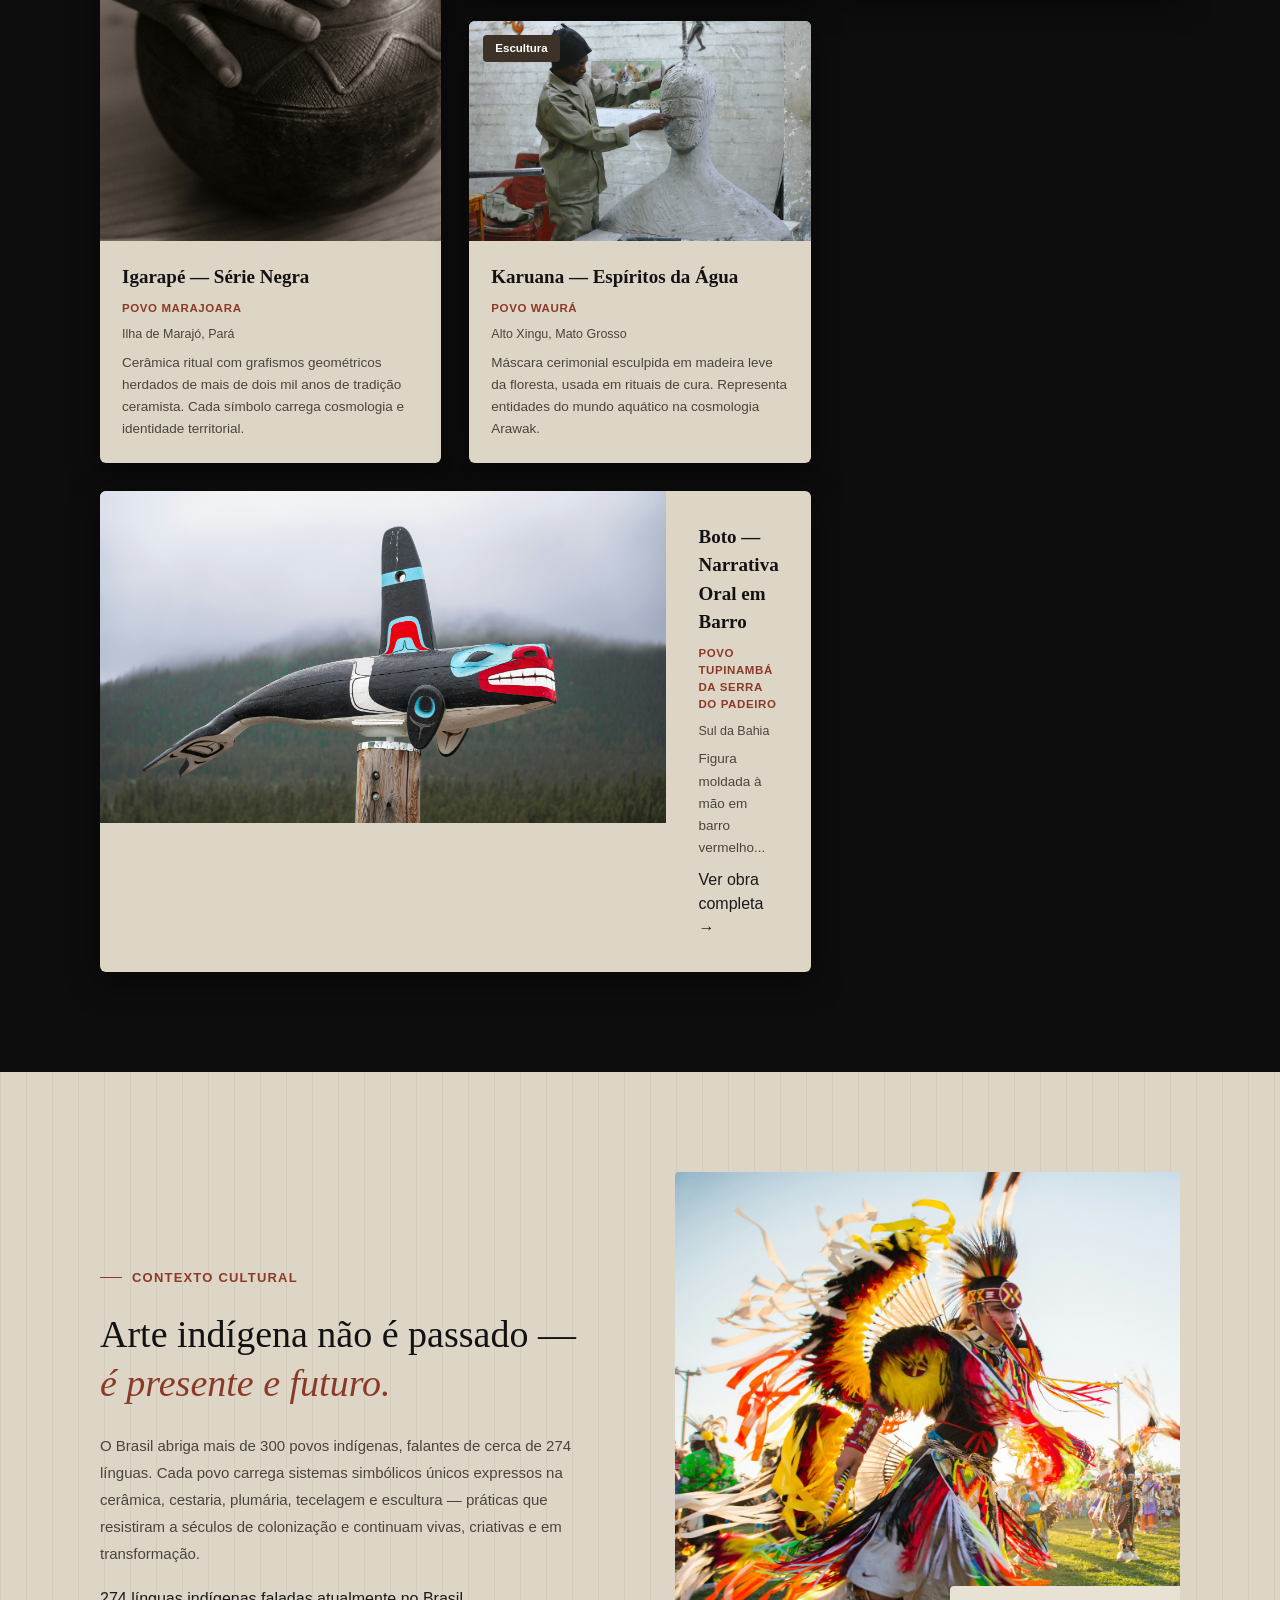
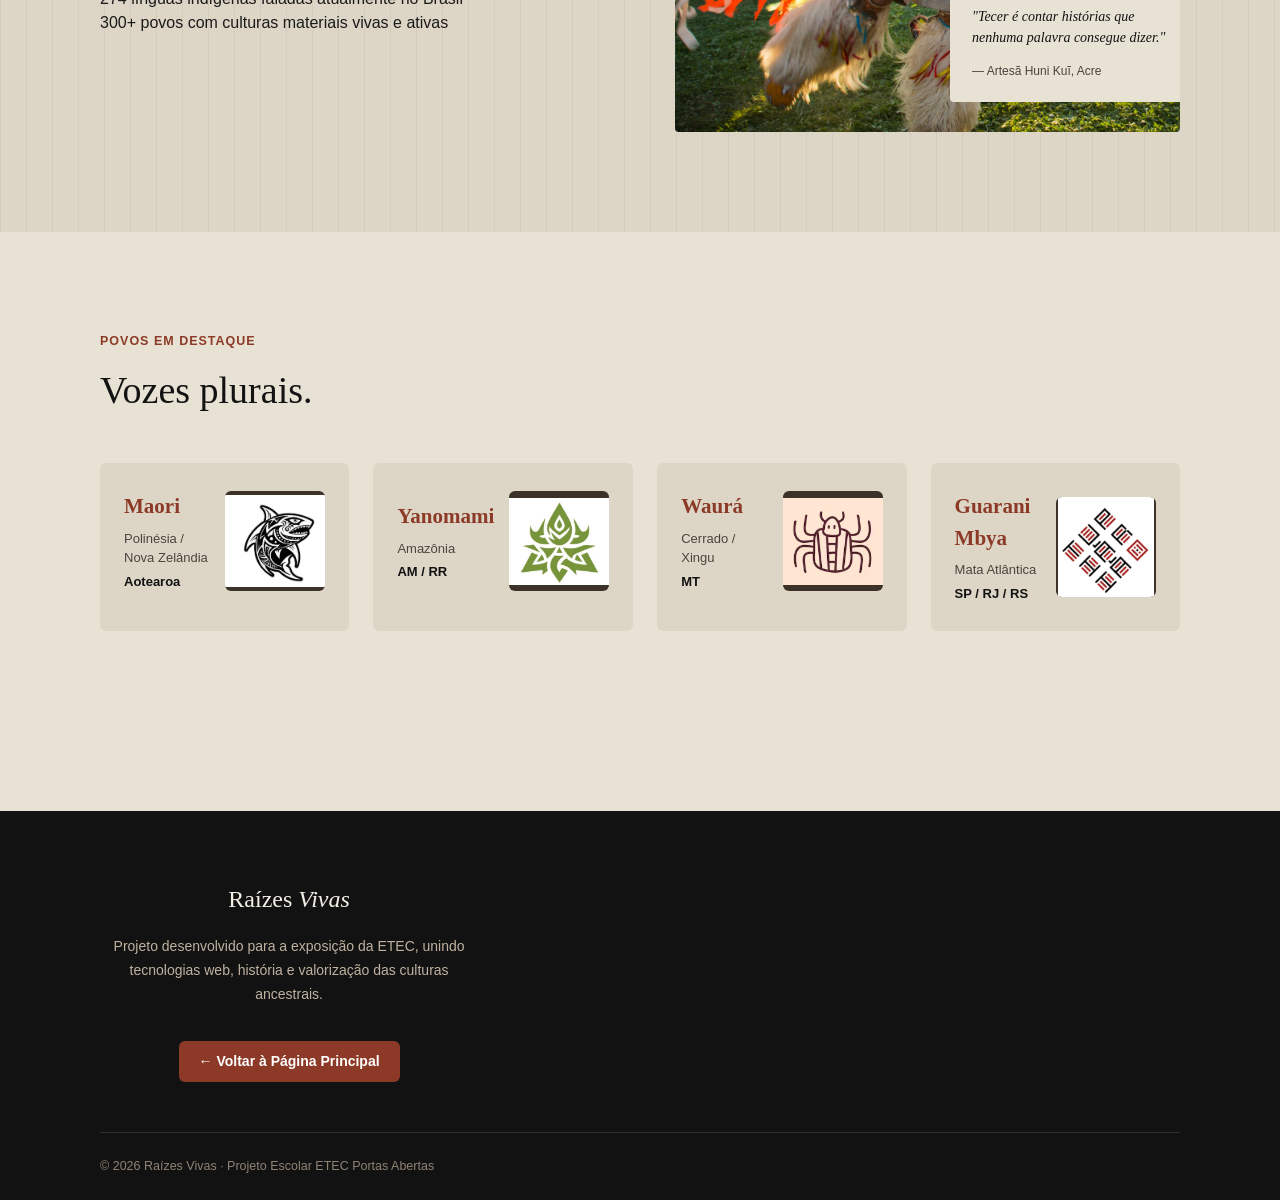
==== commit 7b30d8de: "Adicionamento do footer mudança de responsividade do footer, mudança de estilo e reponsividade" ====
--- a/index.html
+++ b/index.html
@@ -249,27 +249,22 @@
         </div>
     </div>
 </section>
-
+<footer>
     <div class="container">
         <div class="footer-grid">
             <div>
                 <div class="footer-logo">Raízes <em>Vivas</em></div>
                 <p class="footer-desc">Projeto desenvolvido para a exposição da ETEC, unindo tecnologias web, história e valorização das culturas ancestrais.</p>
-                <!-- Botão para a página de Making Off -->
-                <a href="making-off.html" class="btn-makingoff">Ver o Making Off &rarr;</a>
-            </div>
-            <!-- Outras colunas do rodapé (se houver) -->
-        </div>
-    </div>
-
-    <!-- FOOTER -->
-    <footer id="sobre">
-        <div class="container">
-            <div class="footer-bottom">
-                <span>© 2026 Raízes Vivas · Projeto Escolar ETEC Portas Abertas</span>
-            </div>
-        </div>
-    </footer>
+                <a href="index.html" class="btn-makingoff">&larr; Voltar à Página Principal</a>
+            </div>
+            <div></div>
+            <div></div>
+        </div>
+        <div class="footer-bottom">
+            <span>&copy; 2026 Raízes Vivas · Projeto Escolar ETEC Portas Abertas</span>
+        </div>
+    </div>
+</footer>
 
 </body>
 
--- a/style.css
+++ b/style.css
@@ -557,9 +557,12 @@
 
 /* ---------- FOOTER (DESKTOP) ---------- */
 footer {
+    width: 100%;
     background: var(--brown-dark);
     color: #ddd2c4;
-    padding: 70px 0 0;
+    padding: 70px 20px 0 20px;
+    margin-top: 80px; /* <--- */
+    box-sizing: border-box;
 }
 
 .footer-grid {
@@ -627,11 +630,11 @@
 }
 
 /* Garante que o parágrafo descritivo não fique com limite de largura desalinhado */
-.footer-desc {
-    max-width: 100%;
-    margin-left: auto;
-    margin-right: auto;
-}
+    .footer-desc {
+        max-width: 100%;
+        margin-left: auto;
+        margin-right: auto;
+    }
 
 /* ==========================================================================
    ---------- REGRAS UNIFICADAS PARA MOBILE (MAX-WIDTH: 768PX) ----------
@@ -782,21 +785,4 @@
         box-shadow: none;
         border-left: 3px solid var(--terracotta);
     }
-
-    /* 5. Povos & Footer Mobile */
-    .povos-grid {
-        grid-template-columns: 1fr;
-        gap: 16px;
-    }
-
-    .footer-grid {
-        grid-template-columns: 1fr;
-        gap: 32px;
-    }
-
-    .footer-bottom {
-        flex-direction: column;
-        gap: 12px;
-        align-items: flex-start;
-    }
 }
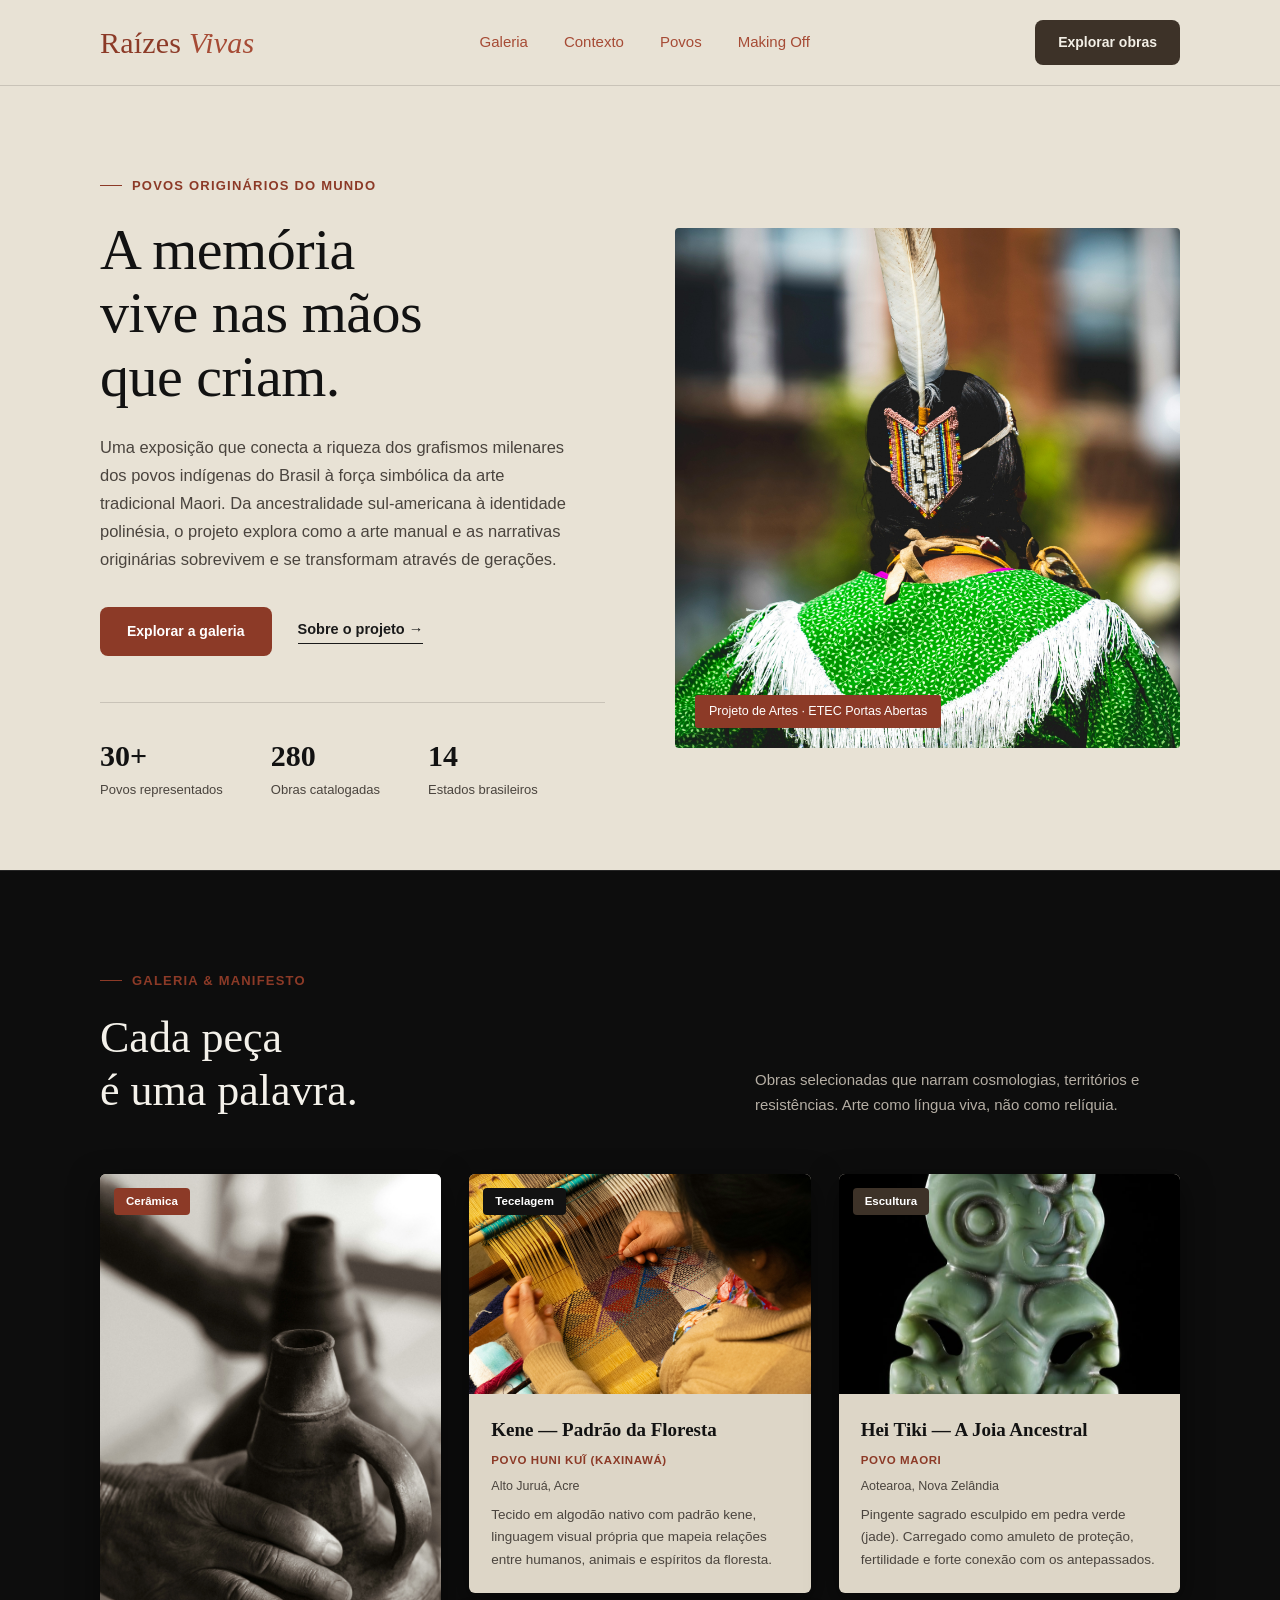
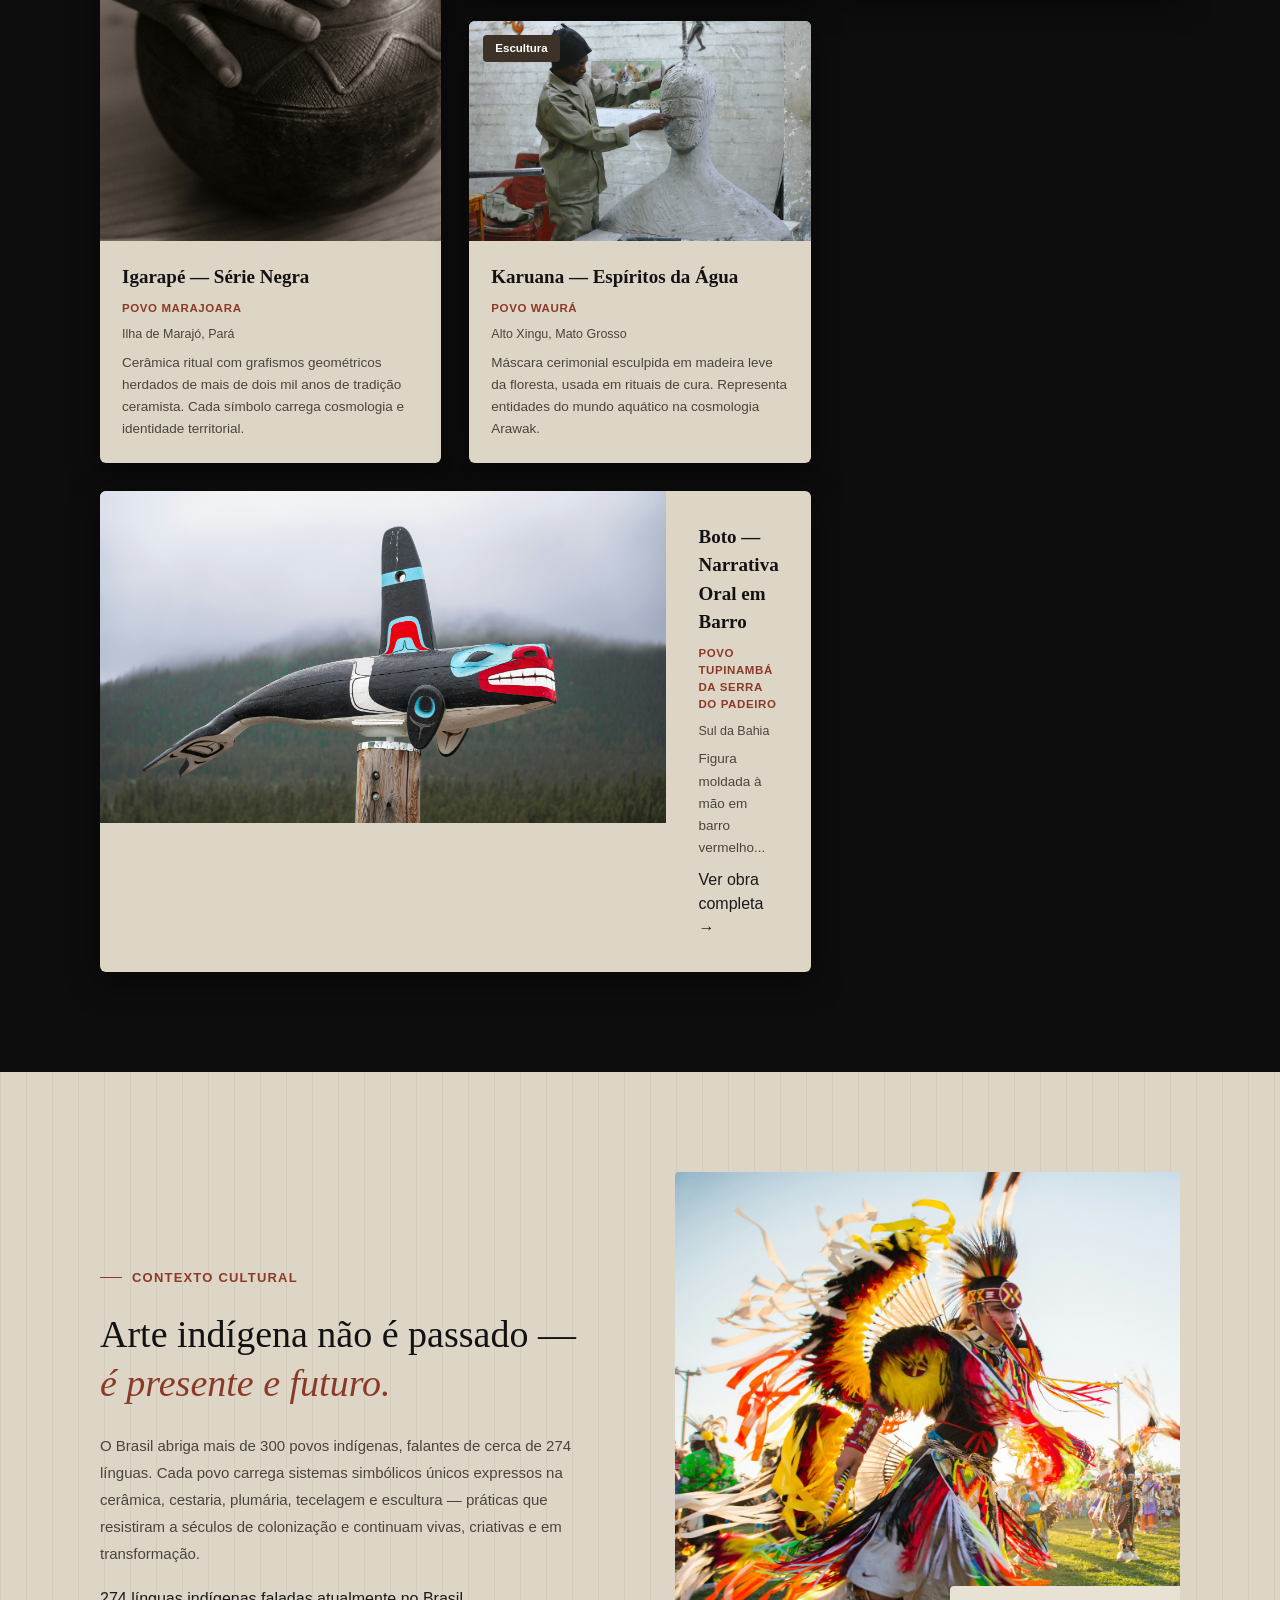
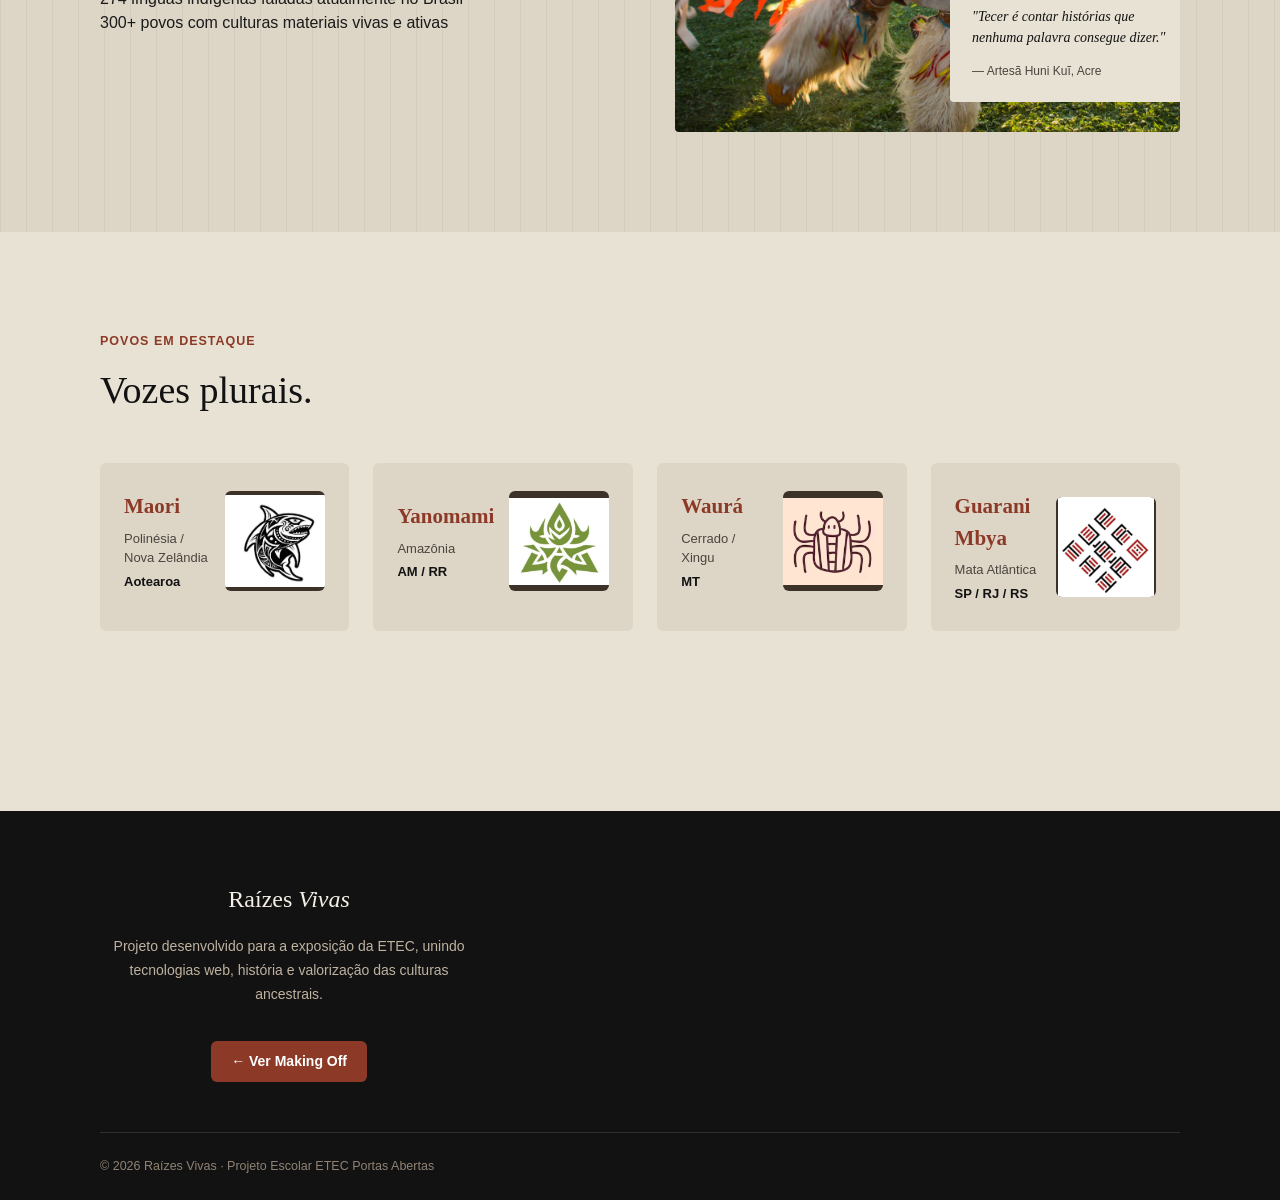
==== commit 2226c466: "Update index.html" ====
--- a/index.html
+++ b/index.html
@@ -255,7 +255,7 @@
             <div>
                 <div class="footer-logo">Raízes <em>Vivas</em></div>
                 <p class="footer-desc">Projeto desenvolvido para a exposição da ETEC, unindo tecnologias web, história e valorização das culturas ancestrais.</p>
-                <a href="index.html" class="btn-makingoff">&larr; Voltar à Página Principal</a>
+                <a href="making-off.html" class="btn-makingoff">&larr; Ver Making Off</a>
             </div>
             <div></div>
             <div></div>
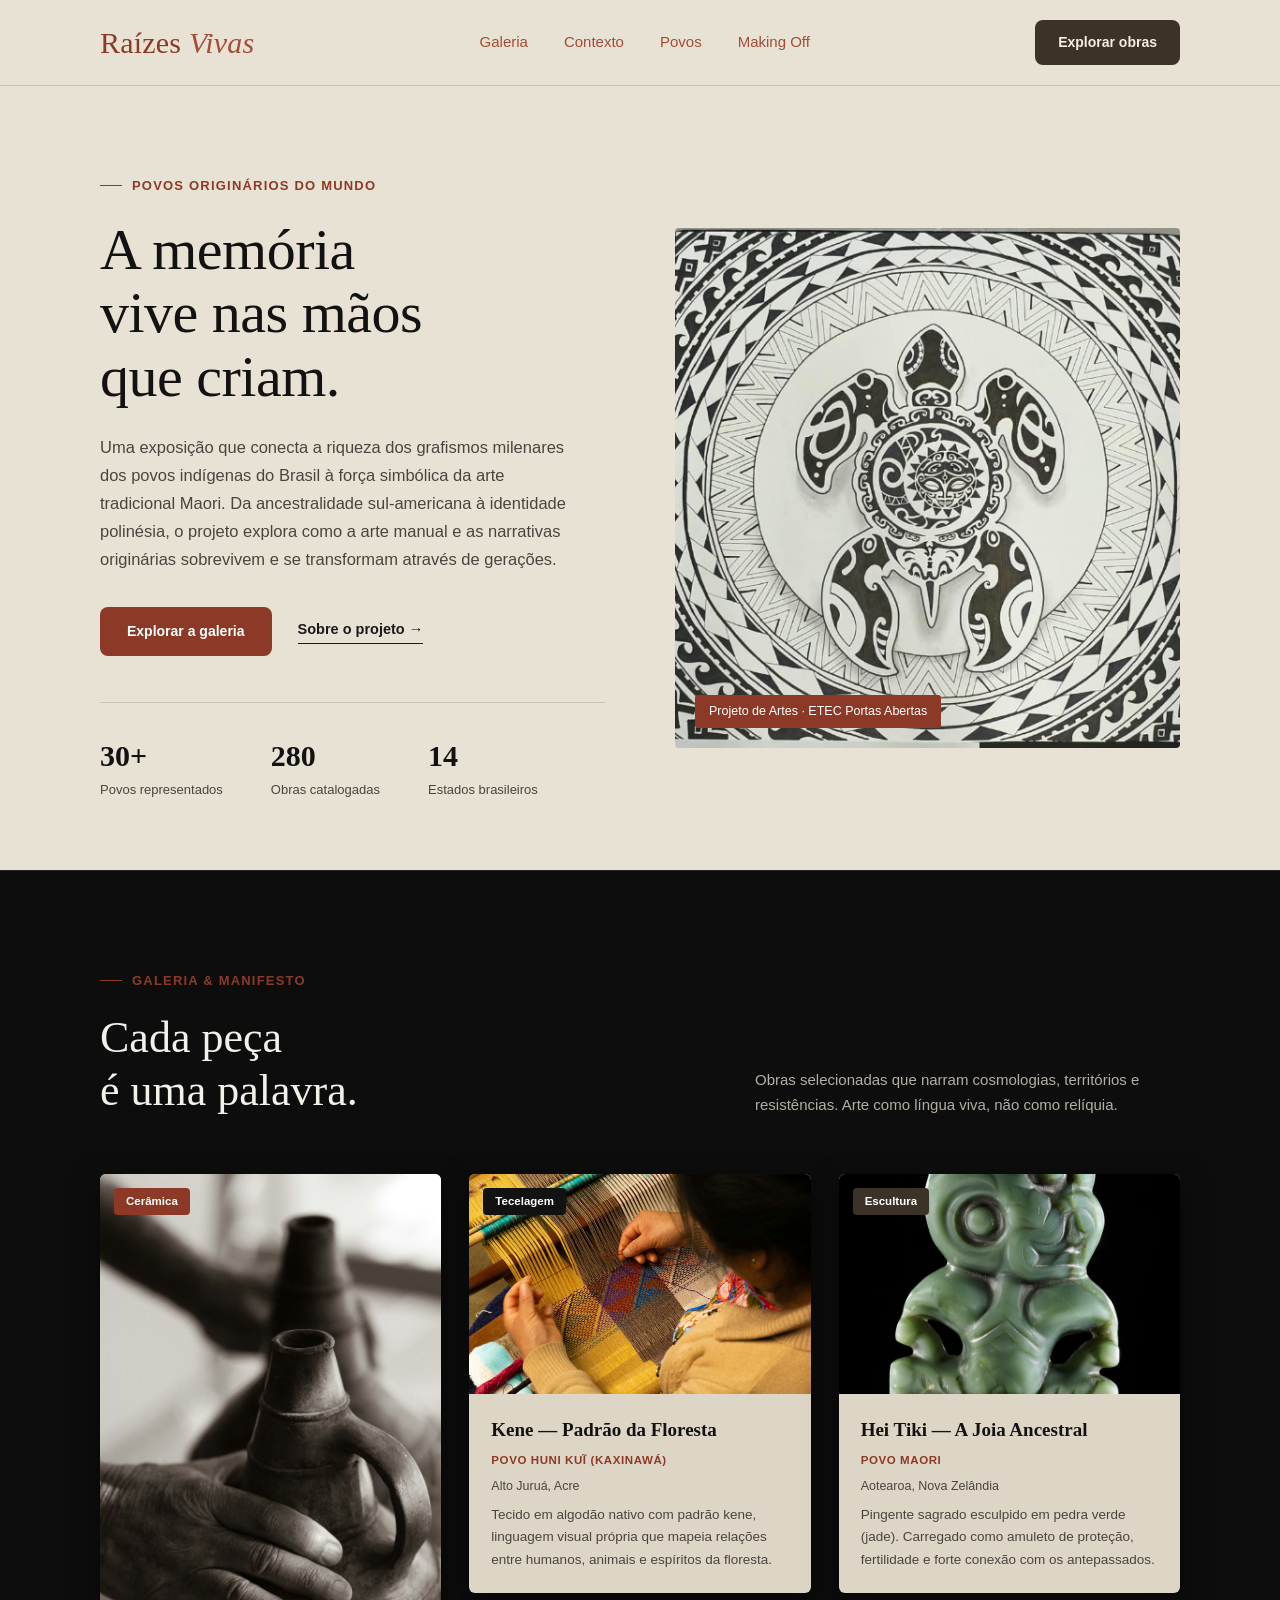
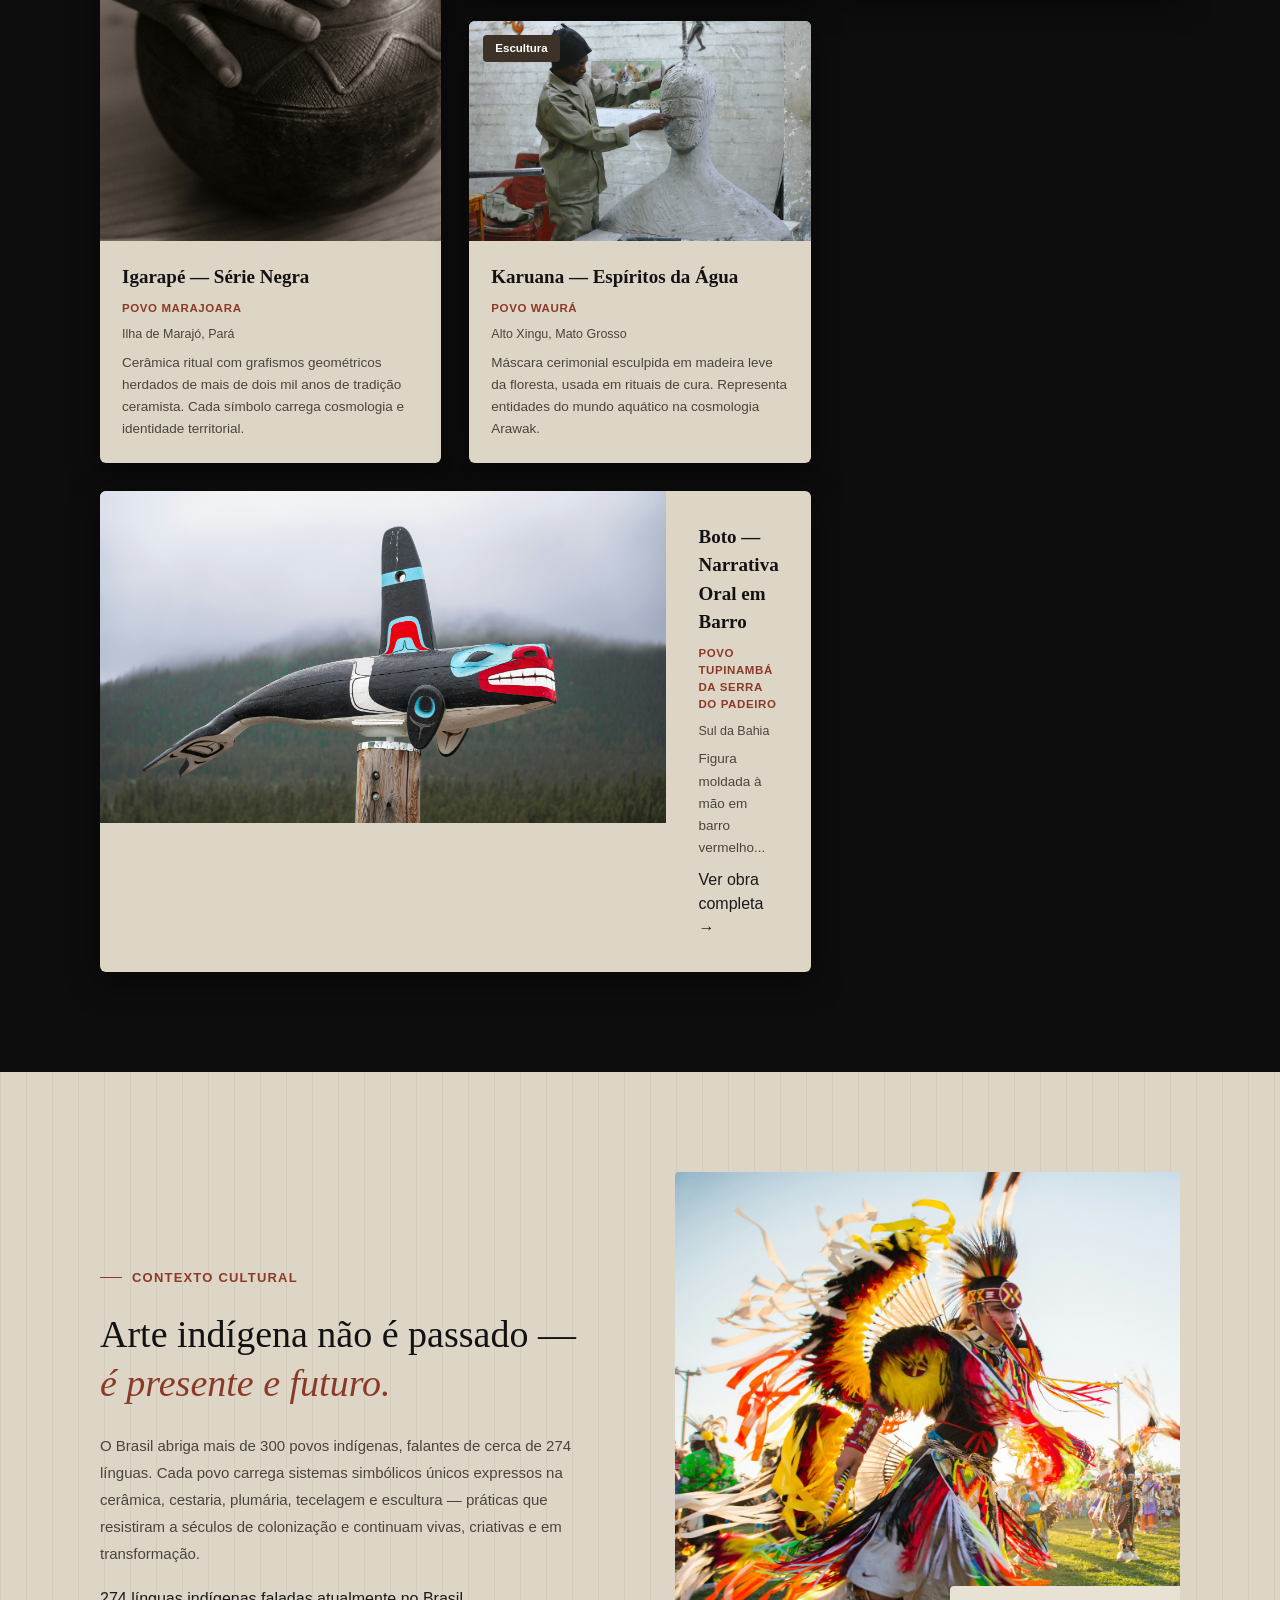
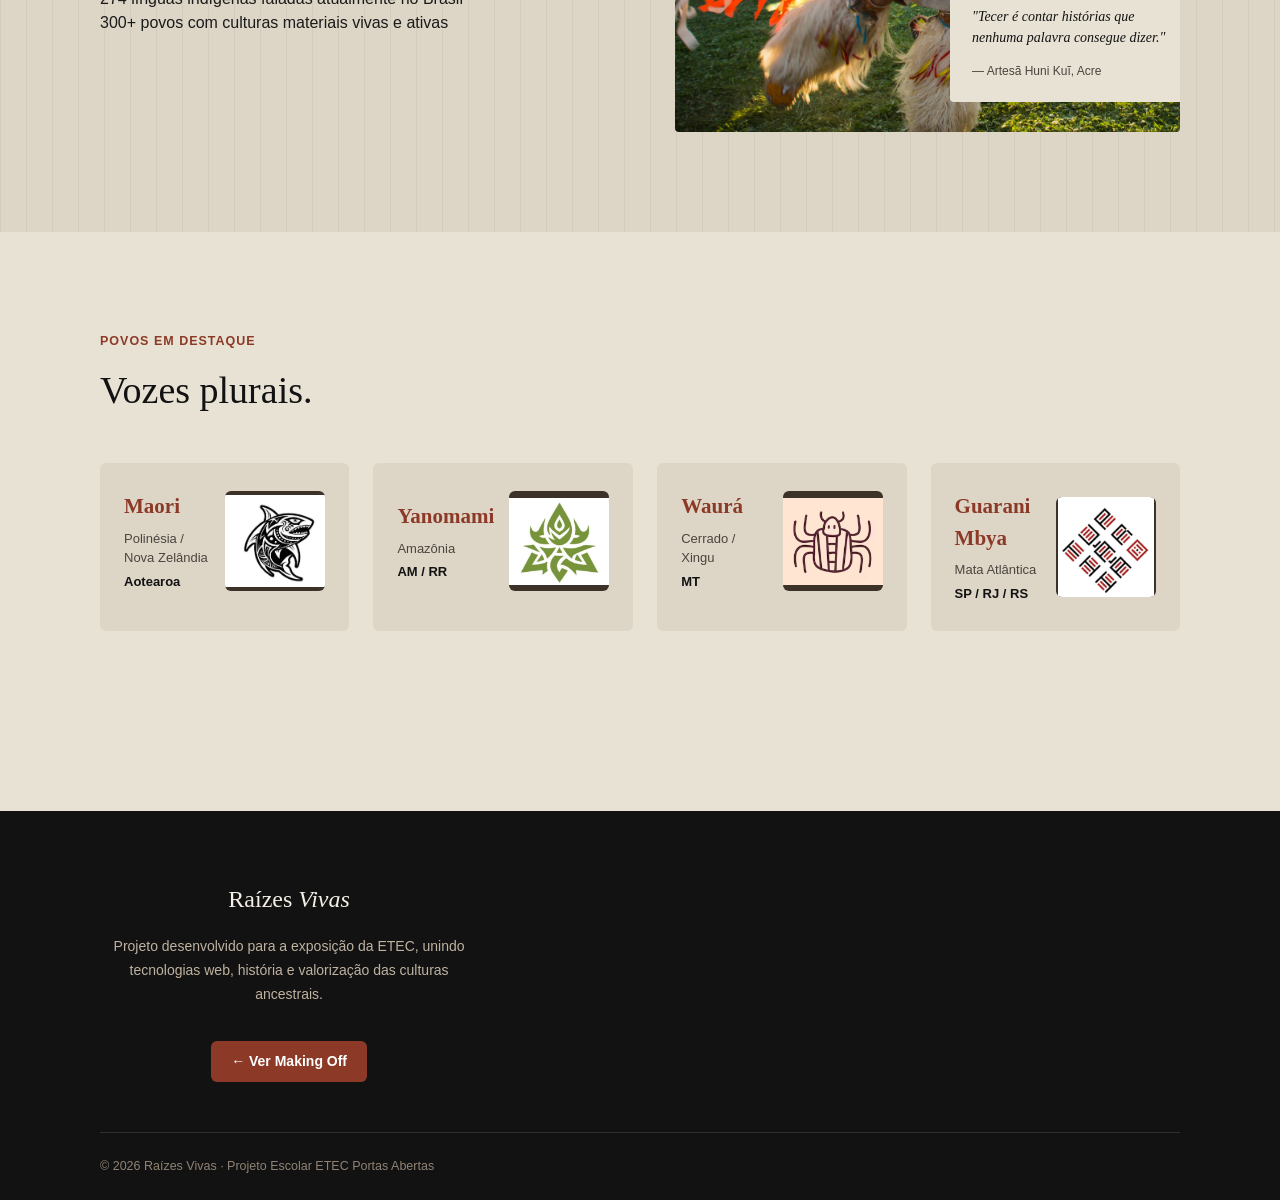
==== commit 1f5d7c5e: "Atualizar imagens do site Adiciona as imagens do projeto e atualiza os caminhos usados na página ini" ====
--- a/index.html
+++ b/index.html
@@ -58,7 +58,7 @@
                 </div>
                 <div class="hero-image">
                     <!-- TROQUE 'hero.jpg' PELO NOME DA SUA IMAGEM PRINCIPAL -->
-                    <img src="imagens/sujestaoDeIMG2-Unsplash.jpg" alt="Imagem Principal do Projeto">
+                    <img src="imagens/print teste.png" alt="Imagem Principal do Projeto">
                     <div class="caption">Projeto de Artes · ETEC Portas Abertas</div>
                 </div>
             </div>
--- a/style.css
+++ b/style.css
@@ -348,6 +348,9 @@
 }
 
 .gallery-section .card .povo {
+    width: 100%;
+max-width: 100%;
+box-sizing: border-box;
     font-size: 11.5px;
     font-weight: 700;
     letter-spacing: 0.6px;
@@ -507,6 +510,14 @@
     background: var(--cream);
 }
 
+.povos-grid {
+    display: grid;
+    grid-template-columns: repeat(auto-fit, minmax(220px, 1fr));
+    gap: 24px;
+    width: 100%;
+    box-sizing: border-box;
+}   
+
 .povos-eyebrow {
     font-size: 12.5px;
     font-weight: 700;
@@ -785,4 +796,25 @@
         box-shadow: none;
         border-left: 3px solid var(--terracotta);
     }
+
+    .povos-grid {
+        grid-template-columns: 1fr;
+        gap: 16px;
+    }
+
+    /* 6. Footer Mobile */
+    .footer-grid {
+        grid-template-columns: 1fr;
+        gap: 40px;
+        text-align: left;
+    }
+
+    .footer-grid > div:first-child {
+        align-items: flex-start;
+        text-align: left;
+    }
+
+    .footer-desc {
+        text-align: left;
+    }
 }
